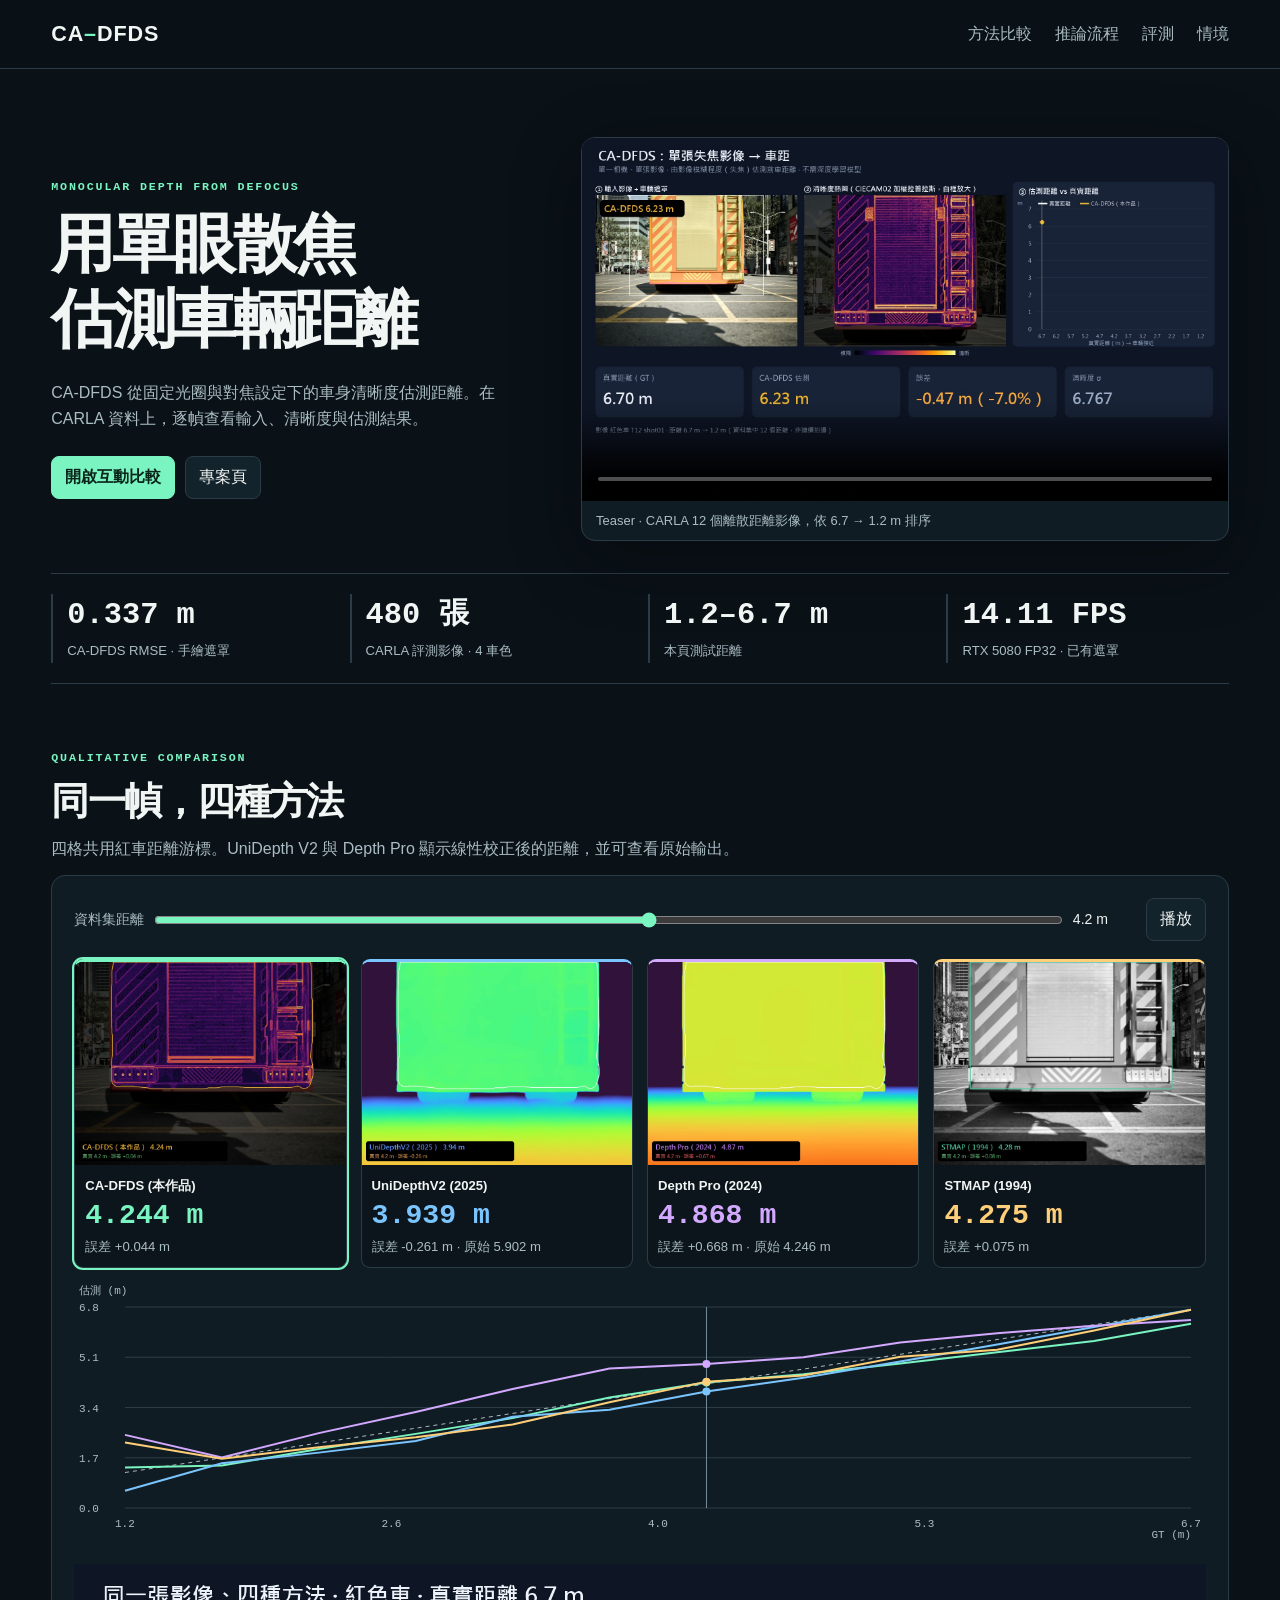
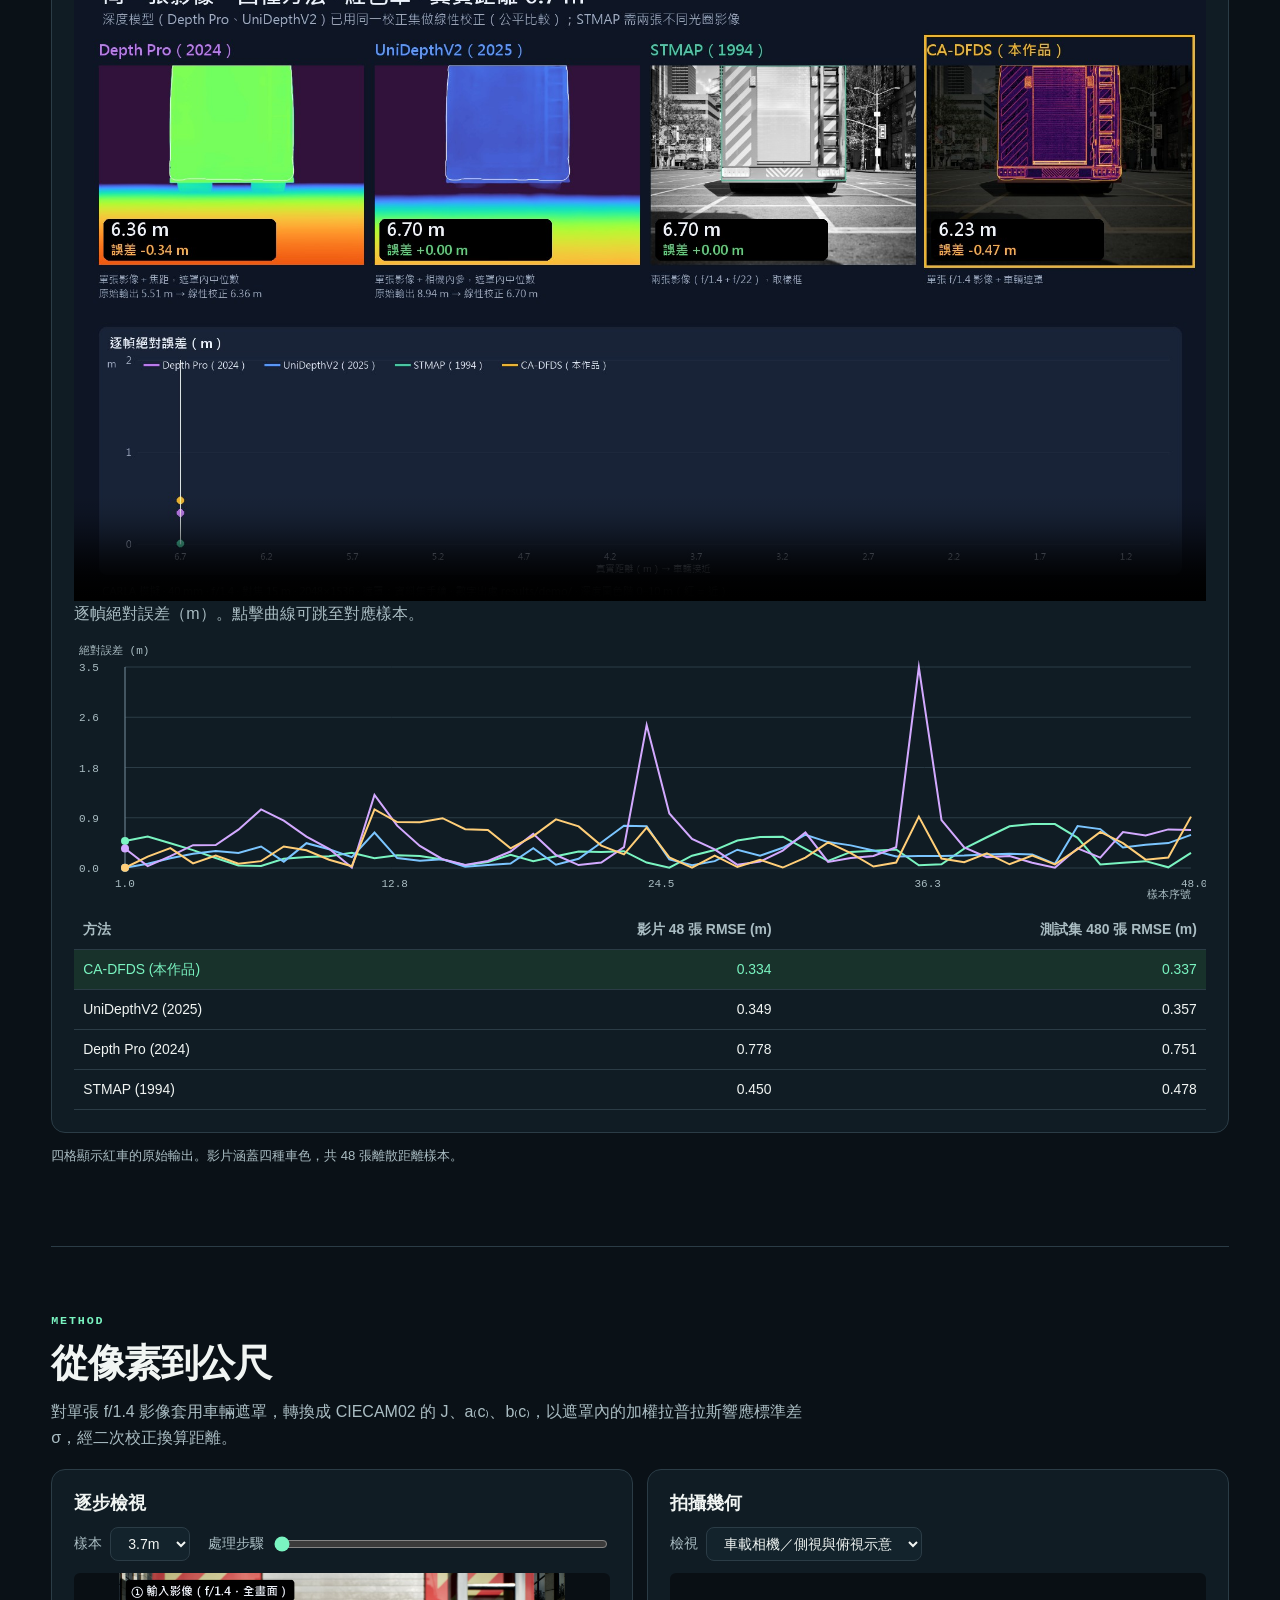
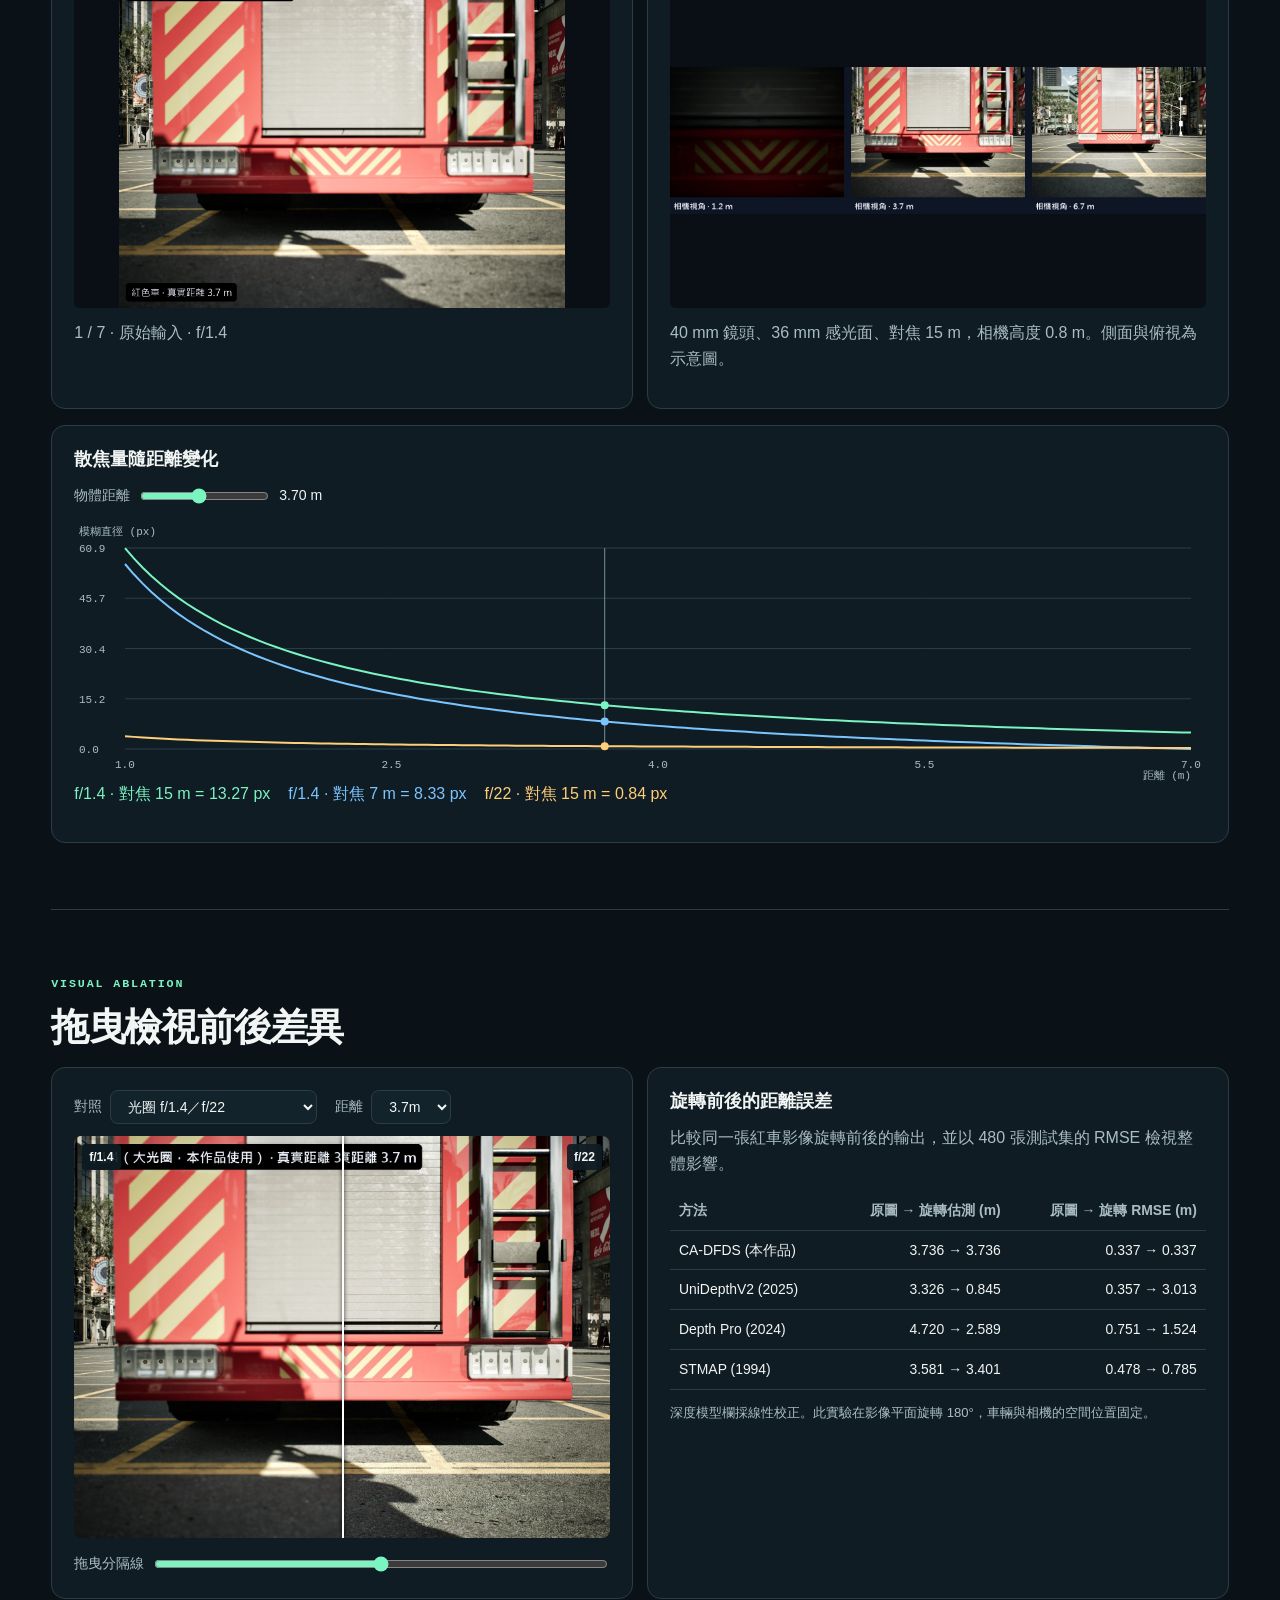
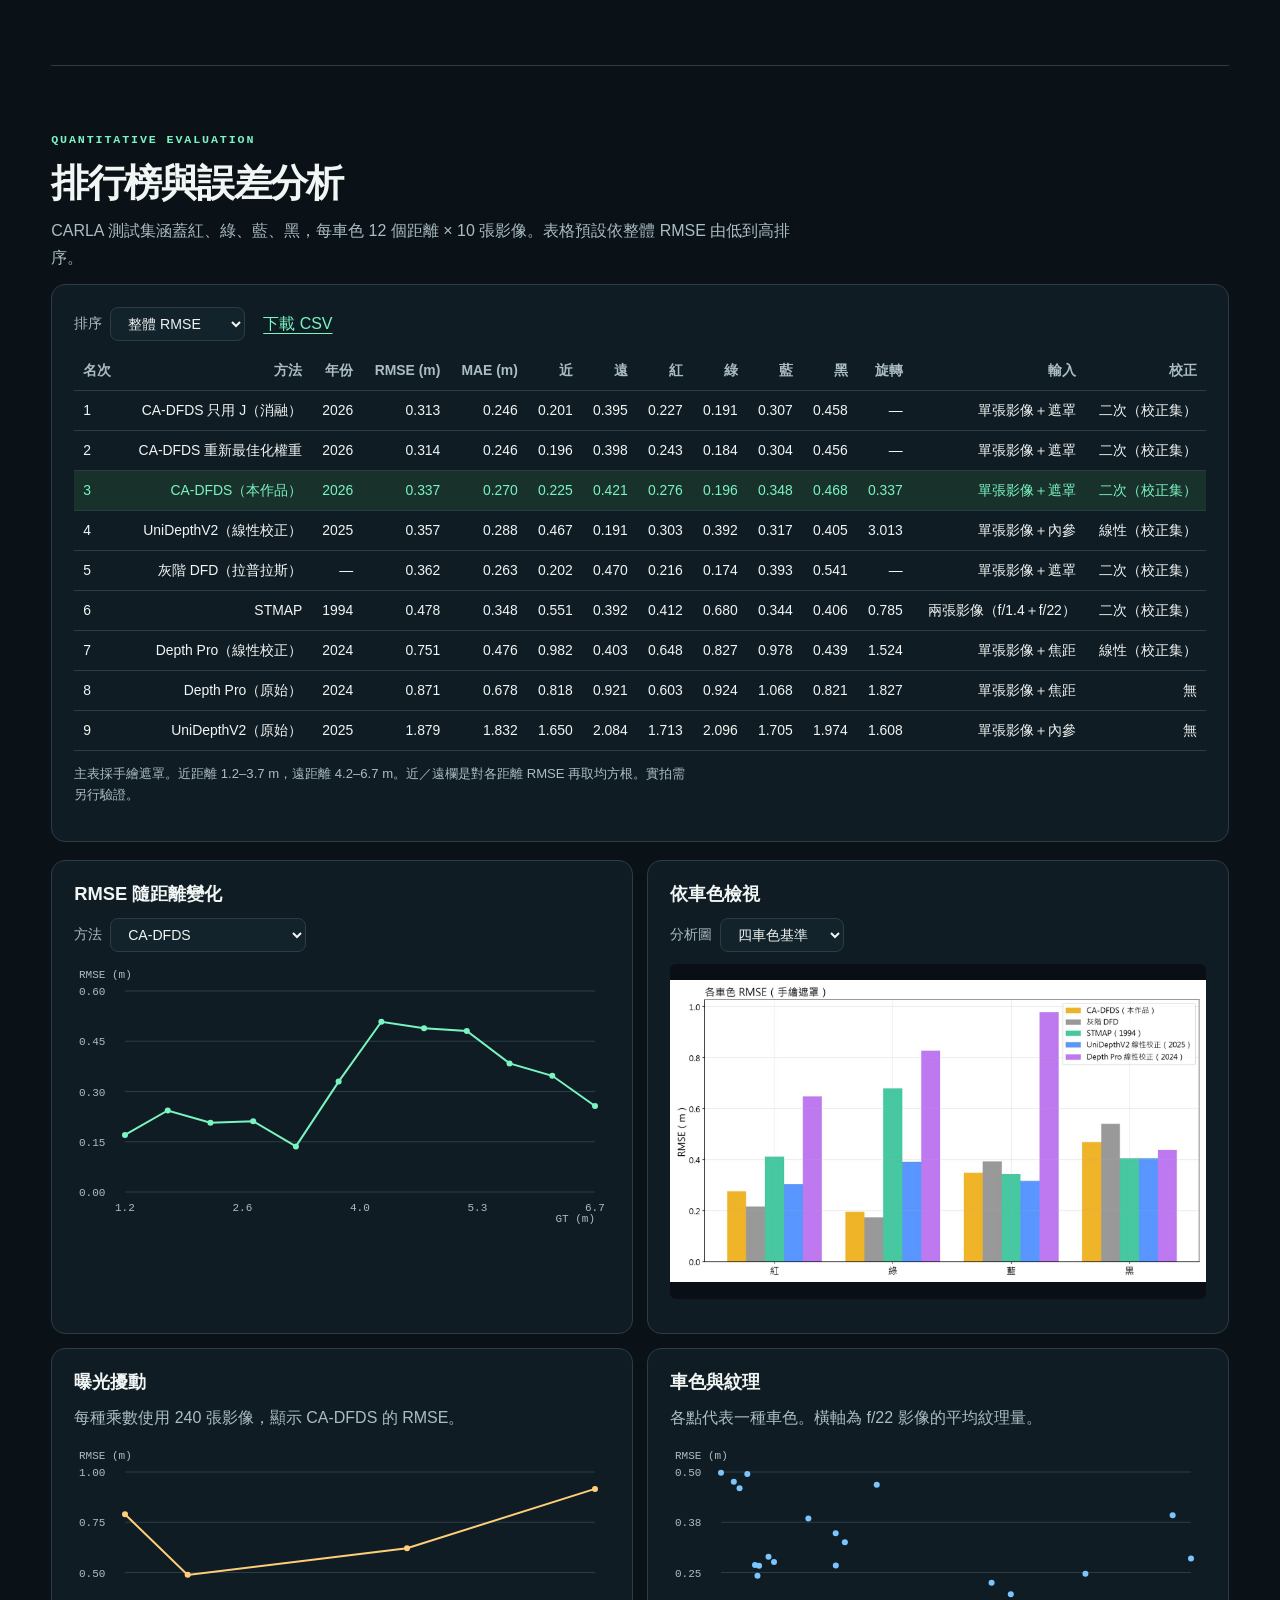
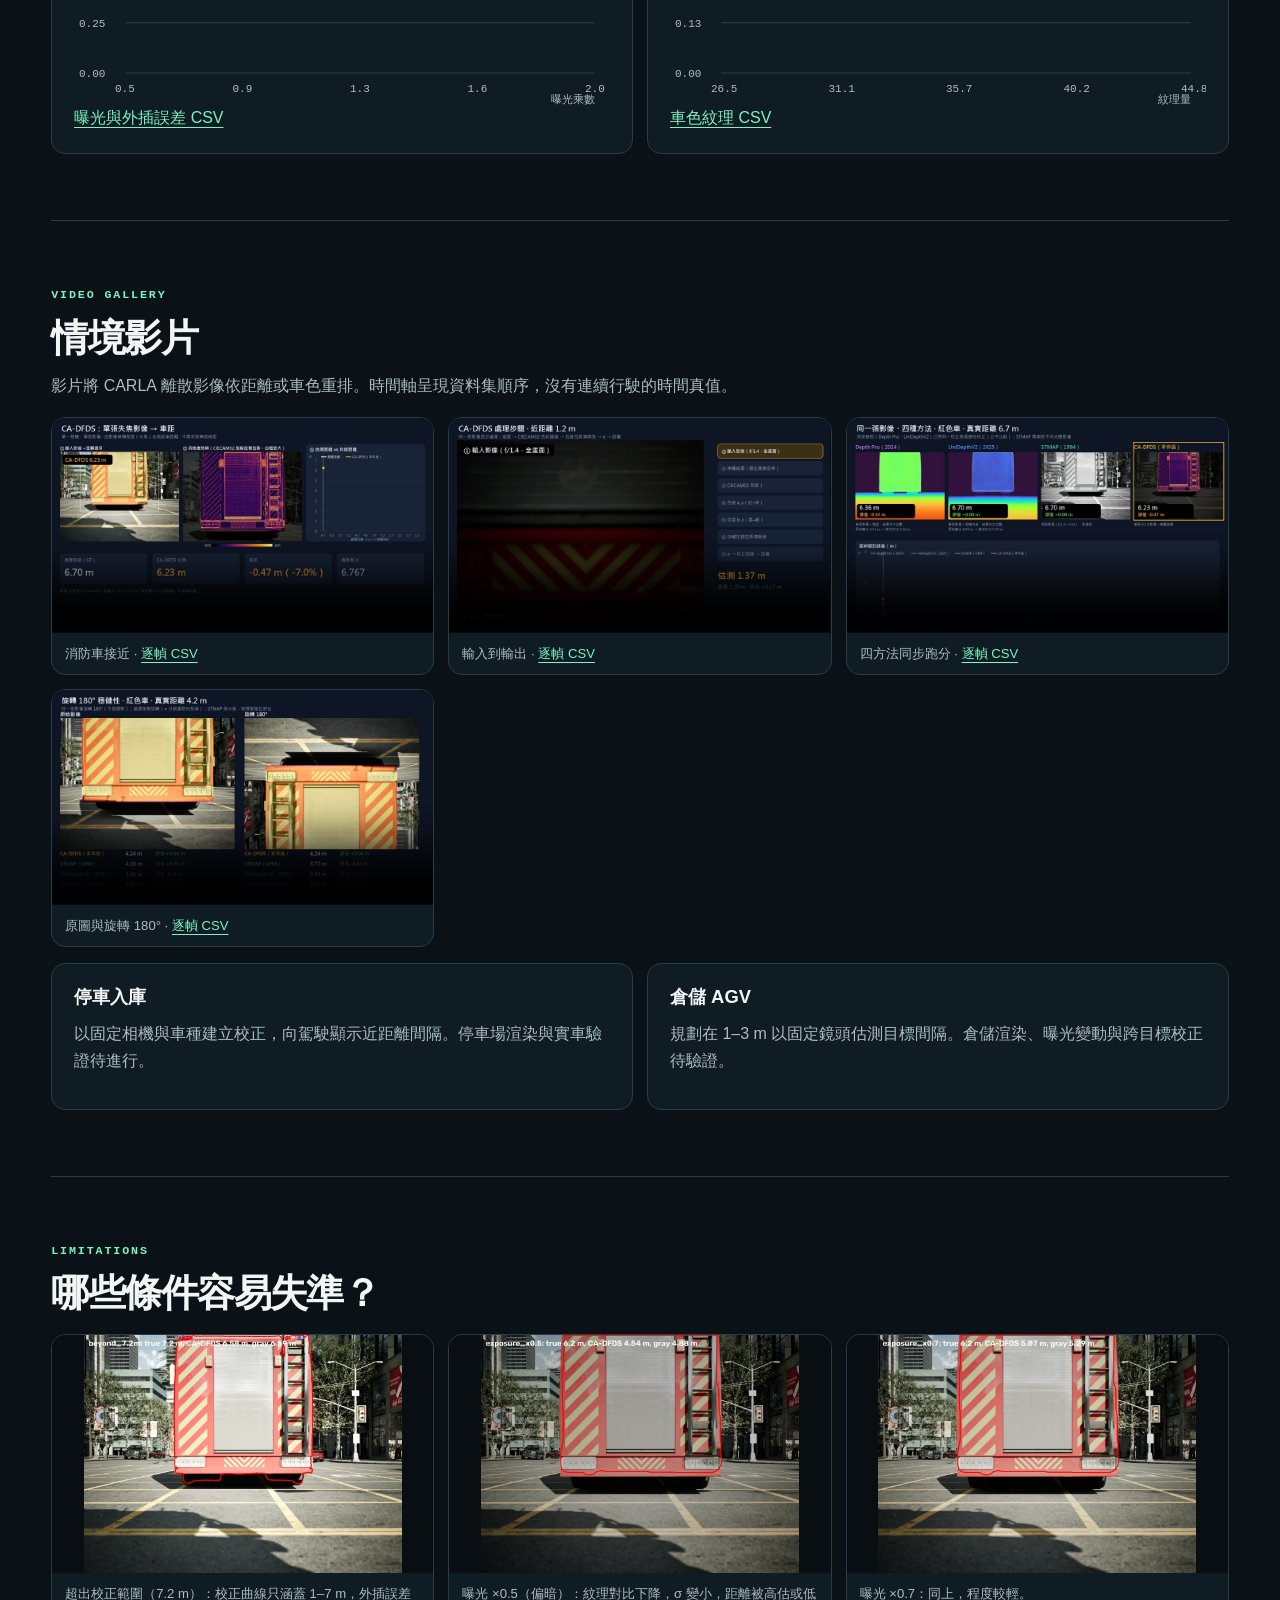
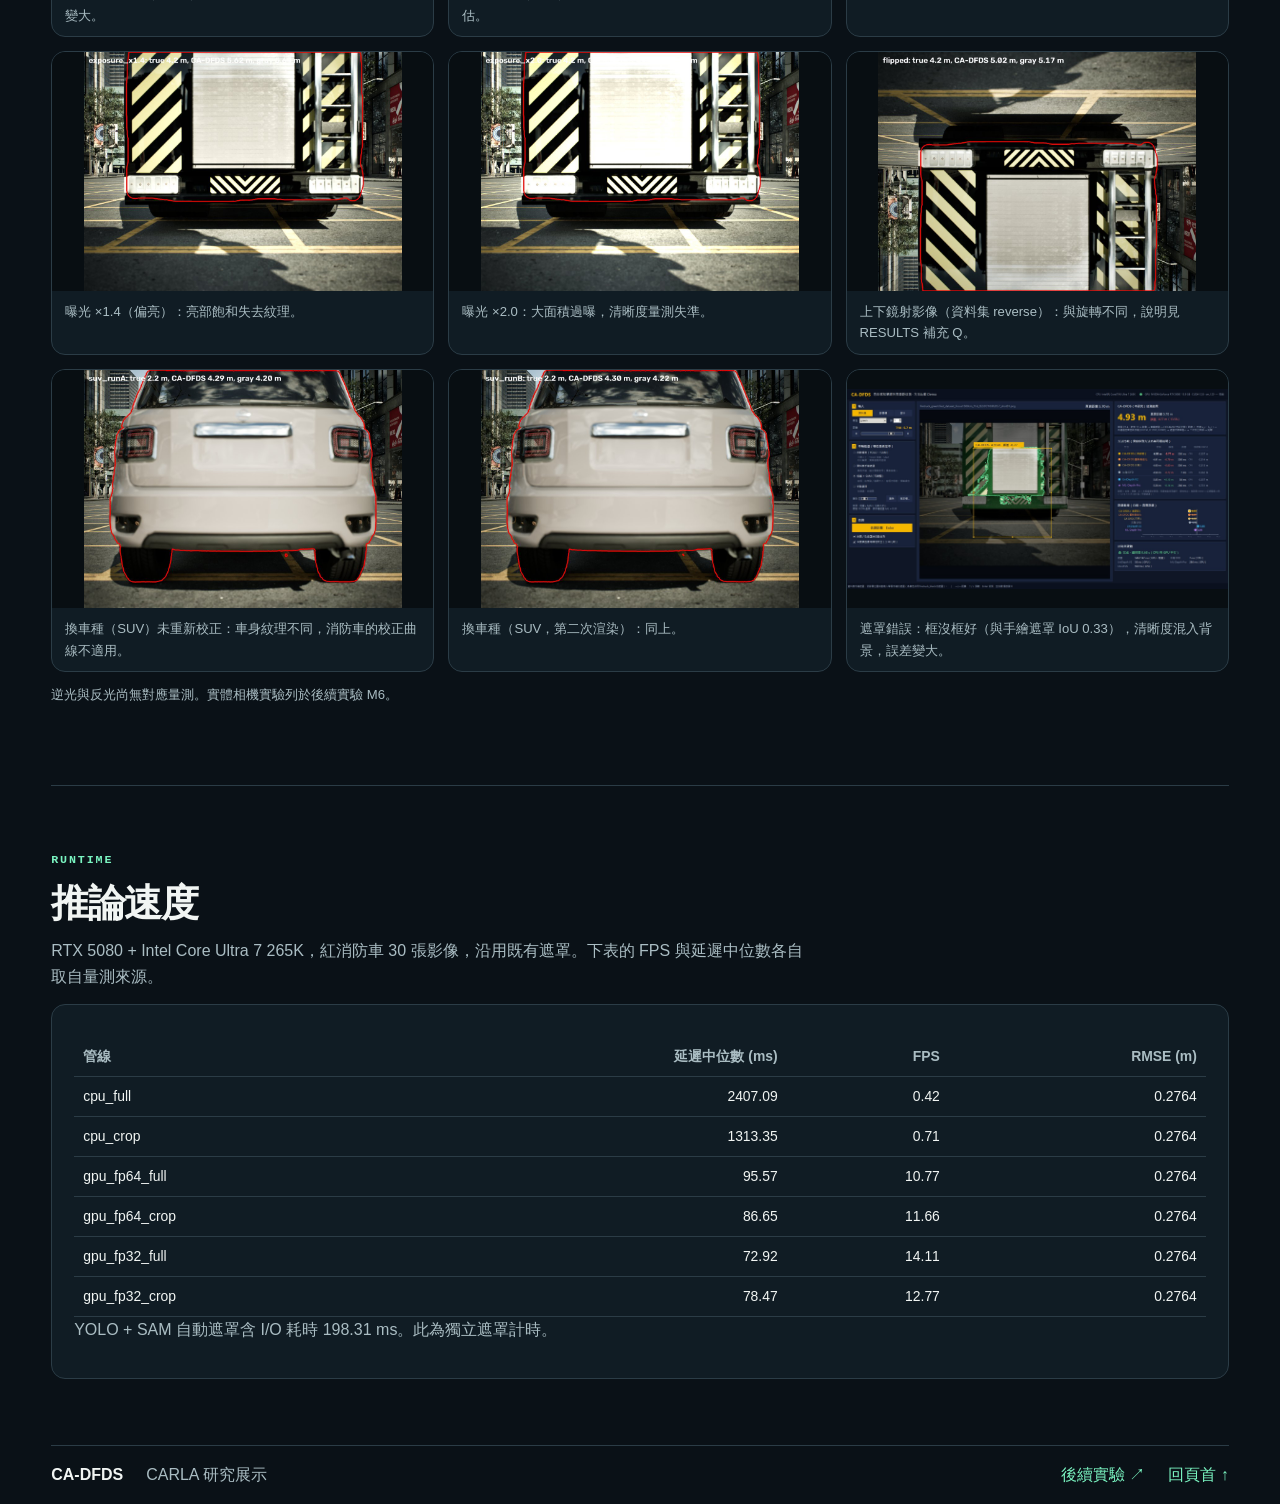
==== docs/demo/index.html @ b075b922 "demo: publish interactive CARLA method comparison and results" ====
<!doctype html>
<html lang="zh-Hant">
<head>
  <meta charset="utf-8">
  <meta name="viewport" content="width=device-width, initial-scale=1">
  <meta name="description" content="CA-DFDS 單眼散焦測距的 CARLA 互動展示與實驗比較">
  <title>CA-DFDS — 單眼散焦測距</title>
  <link rel="stylesheet" href="./style.css">
  <script src="./demo.js" defer></script>
</head>
<body>
<header><nav aria-label="頁面導覽">
  <a class="brand" href="#top">CA<span>–</span>DFDS</a>
  <div><a href="#compare">方法比較</a><a href="#method">推論流程</a><a href="#benchmark">評測</a><a href="#gallery">情境</a></div>
</nav></header>
<main id="top">
  <section class="hero">
    <div class="hero-copy">
      <p class="eyebrow">MONOCULAR DEPTH FROM DEFOCUS</p>
      <h1>用單眼散焦<br>估測車輛距離</h1>
      <p>CA-DFDS 從固定光圈與對焦設定下的車身清晰度估測距離。在 CARLA 資料上，逐幀查看輸入、清晰度與估測結果。</p>
      <div class="actions"><a class="button primary" href="#compare">開啟互動比較</a><a class="button" href="../">專案頁</a></div>
    </div>
    <div class="hero-media">
      <video controls playsinline preload="metadata" poster="../assets/demo/C-A1_teaser/poster.jpg" src="../assets/demo/C-A1_teaser/video.mp4" aria-label="CA-DFDS Teaser"></video>
      <p>Teaser · CARLA 12 個離散距離影像，依 6.7 → 1.2 m 排序</p>
    </div>
  </section>
  <div class="metrics" aria-label="實驗概覽">
    <div><strong>0.337 m</strong><span>CA-DFDS RMSE · 手繪遮罩</span></div>
    <div><strong>480 張</strong><span>CARLA 評測影像 · 4 車色</span></div>
    <div><strong>1.2–6.7 m</strong><span>本頁測試距離</span></div>
    <div><strong>14.11 FPS</strong><span>RTX 5080 FP32 · 已有遮罩</span></div>
  </div>
  <p id="load-status" role="status"></p>
  <section id="compare">
    <p class="eyebrow">QUALITATIVE COMPARISON</p><h2>同一幀，四種方法</h2>
    <p>四格共用紅車距離游標。UniDepth V2 與 Depth Pro 顯示線性校正後的距離，並可查看原始輸出。</p>
    <div class="workbench">
      <div class="controls">
        <label class="stretch">資料集距離 <input id="frame" type="range" min="0" max="11" value="6"><output id="frame-value"></output></label>
        <button id="play">播放</button>
      </div>
      <div class="grid four" id="method-cards"></div>
      <canvas id="compare-chart" role="img" aria-label="各方法估測距離與真值曲線"></canvas>
      <video id="comparison-video" controls playsinline preload="metadata" src="../assets/demo/C-E1_method_compare/video.mp4" poster="../assets/demo/C-E1_method_compare/poster.jpg"></video>
      <p>逐幀絕對誤差（m）。點擊曲線可跳至對應樣本。</p>
      <canvas id="video-chart" role="img" aria-label="影片逐幀絕對誤差"></canvas>
      <div class="table-scroll"><table id="rmse"></table></div>
    </div>
    <p class="note">四格顯示紅車的原始輸出。影片涵蓋四種車色，共 48 張離散距離樣本。</p>
  </section>
  <section id="method">
    <p class="eyebrow">METHOD</p><h2>從像素到公尺</h2>
    <p>對單張 f/1.4 影像套用車輛遮罩，轉換成 CIECAM02 的 J、a₍c₎、b₍c₎，以遮罩內的加權拉普拉斯響應標準差 σ，經二次校正換算距離。</p>
    <div class="grid two">
      <article class="card">
        <h3>逐步檢視</h3>
        <div class="controls"><label>樣本 <select id="step-distance"><option>1.2m</option><option selected>3.7m</option><option>6.7m</option></select></label><label class="stretch">處理步驟 <input id="step" type="range" min="0" max="6" value="0"></label></div>
        <img id="step-image" alt="推論中間結果">
        <p id="step-text" aria-live="polite"></p>
      </article>
      <article class="card">
        <h3>拍攝幾何</h3>
        <label>檢視 <select id="view"><option value="camera_views.jpg">車載相機／側視與俯視示意</option><option value="camera_setup.jpg">鏡頭與距離設定</option></select></label>
        <img id="camera-image" src="../assets/demo/C-B1_camera_setup/camera_views.jpg" alt="CARLA 拍攝視角">
        <p>40 mm 鏡頭、36 mm 感光面、對焦 15 m，相機高度 0.8 m。側面與俯視為示意圖。</p>
      </article>
    </div>
    <div class="card optics">
      <h3>散焦量隨距離變化</h3>
      <label>物體距離 <input id="optics" type="range" min="1" max="7" step="0.05" value="3.7"><output id="optics-value"></output></label>
      <canvas id="optics-chart" role="img" aria-label="薄透鏡模型的模糊直徑曲線"></canvas>
      <p id="optics-readout"></p>
    </div>
  </section>
  <section id="ablation">
    <p class="eyebrow">VISUAL ABLATION</p><h2>拖曳檢視前後差異</h2>
    <div class="grid two">
      <article class="card">
        <div class="controls"><label>對照 <select id="pair-kind"><option value="aperture">光圈 f/1.4／f/22</option><option value="rotation">原圖／旋轉 180°</option><option value="color">灰階／CIECAM02 清晰度</option></select></label><label>距離 <select id="pair-distance"><option>1.2m</option><option selected>3.7m</option><option>6.7m</option></select></label></div>
        <div class="wipe" id="wipe"><img id="pair-right" alt="右側對照影像"><img id="pair-left" alt="左側對照影像"><span id="wipe-line"></span><div class="wipe-labels"><b id="left-label"></b><b id="right-label"></b></div></div>
        <label class="wipe-control">拖曳分隔線 <input id="split" type="range" min="0" max="100" value="50"></label>
      </article>
      <article class="card">
        <h3>旋轉前後的距離誤差</h3>
        <p>比較同一張紅車影像旋轉前後的輸出，並以 480 張測試集的 RMSE 檢視整體影響。</p>
        <div class="table-scroll"><table id="rotation-table"><thead><tr><th>方法</th><th>原圖 → 旋轉 估測 (m)</th><th>原圖 → 旋轉 RMSE (m)</th></tr></thead><tbody></tbody></table></div>
        <p class="note">深度模型欄採線性校正。此實驗在影像平面旋轉 180°，車輛與相機的空間位置固定。</p>
      </article>
    </div>
  </section>
  <section id="benchmark">
    <p class="eyebrow">QUANTITATIVE EVALUATION</p><h2>排行榜與誤差分析</h2>
    <p>CARLA 測試集涵蓋紅、綠、藍、黑，每車色 12 個距離 × 10 張影像。表格預設依整體 RMSE 由低到高排序。</p>
    <div class="card">
      <div class="controls"><label>排序 <select id="sort"><option value="rmse_m">整體 RMSE</option><option value="mae_m">整體 MAE</option><option value="rmse_near_1_2_to_3_7_m">近距離 RMSE</option><option value="rmse_far_4_2_to_6_7_m">遠距離 RMSE</option></select></label><a href="../assets/demo/C-H1_leaderboard/leaderboard.csv" download>下載 CSV</a></div>
      <div class="table-scroll"><table id="leaders"></table></div>
      <p class="note">主表採手繪遮罩。近距離 1.2–3.7 m，遠距離 4.2–6.7 m。近／遠欄是對各距離 RMSE 再取均方根。實拍需另行驗證。</p>
    </div>
    <div class="grid two analysis">
      <article class="card"><h3>RMSE 隨距離變化</h3><label>方法 <select id="error-method"></select></label><canvas id="error-chart" role="img" aria-label="所選方法依距離分組的 RMSE"></canvas></article>
      <article class="card"><h3>依車色檢視</h3><label>分析圖 <select id="analysis-select"><option value="error_by_color.jpg">四車色基準</option><option value="error_19colors.jpg">19 車色分析</option></select></label><a id="analysis-link" target="_blank" rel="noopener"><img id="analysis-image" alt="依車色分組的誤差分析圖"></a></article>
      <article class="card"><h3>曝光擾動</h3><p>每種乘數使用 240 張影像，顯示 CA-DFDS 的 RMSE。</p><canvas id="exposure-chart" role="img" aria-label="曝光乘數與 RMSE"></canvas><a href="exposure.csv" download>曝光與外插誤差 CSV</a></article>
      <article class="card"><h3>車色與紋理</h3><p>各點代表一種車色。橫軸為 f/22 影像的平均紋理量。</p><canvas id="texture-chart" role="img" aria-label="紋理量與 RMSE 散點圖"></canvas><a href="texture.csv" download>車色紋理 CSV</a></article>
    </div>
  </section>
  <section id="gallery">
    <p class="eyebrow">VIDEO GALLERY</p><h2>情境影片</h2>
    <p>影片將 CARLA 離散影像依距離或車色重排。時間軸呈現資料集順序，沒有連續行駛的時間真值。</p>
    <div class="grid three" id="videos"></div>
    <div class="grid two applications">
      <article class="card"><h3>停車入庫</h3><p>以固定相機與車種建立校正，向駕駛顯示近距離間隔。停車場渲染與實車驗證待進行。</p></article>
      <article class="card"><h3>倉儲 AGV</h3><p>規劃在 1–3 m 以固定鏡頭估測目標間隔。倉儲渲染、曝光變動與跨目標校正待驗證。</p></article>
    </div>
  </section>
  <section id="limits">
    <p class="eyebrow">LIMITATIONS</p><h2>哪些條件容易失準？</h2>
    <div class="grid three" id="failures"></div>
    <p class="note">逆光與反光尚無對應量測。實體相機實驗列於後續實驗 M6。</p>
  </section>
  <section id="speed">
    <p class="eyebrow">RUNTIME</p><h2>推論速度</h2>
    <p>RTX 5080 + Intel Core Ultra 7 265K，紅消防車 30 張影像，沿用既有遮罩。下表的 FPS 與延遲中位數各自取自量測來源。</p>
    <div class="card"><div class="table-scroll"><table id="timing"></table></div><p id="mask-timing"></p></div>
  </section>
</main>
<footer><div><strong>CA-DFDS</strong> <span>CARLA 研究展示</span></div><div><a href="https://github.com/DreamerForJay/CA-DFDS-finals/blob/main/docs/NEXT_EXPERIMENTS.md">後續實驗 ↗</a><a href="#top">回頁首 ↑</a></div></footer>
</body>
</html>
---- docs/demo/style.css ----
:root{color-scheme:dark;--bg:#0a1117;--panel:#101c24;--line:#2b3c46;--ink:#f1f5f3;--muted:#aabdc3;--accent:#7af4c1;--sun:#ffce78}
*{box-sizing:border-box}
html{scroll-behavior:smooth}
body{margin:0;background:var(--bg);color:var(--ink);font:16px/1.65 "Segoe UI","Microsoft JhengHei",sans-serif}
header{position:sticky;top:0;z-index:5;background:#0a1117ee;border-bottom:1px solid var(--line);backdrop-filter:blur(12px)}
nav,main,footer{max-width:1320px;margin:auto;padding-inline:clamp(18px,4vw,58px)}
nav,footer{display:flex;align-items:center;justify-content:space-between;gap:16px;flex-wrap:wrap;padding-block:16px}
nav div,footer div,.actions{display:flex;flex-wrap:wrap;gap:12px 23px;align-items:center}
a{color:var(--accent);text-underline-offset:4px}
nav a,footer a,.button{text-decoration:none}
nav a:not(.brand),footer span{color:var(--muted)}
.brand{font-size:1.35rem;font-weight:800;letter-spacing:.04em;color:var(--ink)}
.brand span,.eyebrow{color:var(--accent)}
section{padding:66px 0;border-bottom:1px solid var(--line);scroll-margin-top:90px}
.hero{display:grid;grid-template-columns:.85fr 1.15fr;align-items:center;gap:clamp(22px,4vw,66px);padding-block:68px 32px;border:0}
h1,h2,h3,p{margin:0 0 13px}
h1,h2,h3{line-height:1.18}
h1{font-size:clamp(2.65rem,5vw,5rem);letter-spacing:-.055em;margin-bottom:22px}
h2{font-size:clamp(1.9rem,3vw,3.1rem);letter-spacing:-.04em}
h3{font-size:1.15rem}
p{color:var(--muted);max-width:85ch}
.eyebrow{font:700 .73rem/1.5 ui-monospace,monospace;letter-spacing:.16em;margin-bottom:10px}
.actions{margin-top:24px;gap:10px}
button,.button,select{font:inherit;color:var(--ink);border:1px solid var(--line);background:#13232c;border-radius:8px;padding:7px 13px}
button,.button,select,input[type=range]{cursor:pointer}
button:disabled{opacity:.55;cursor:wait}
.primary{color:#09241a;background:var(--accent);border-color:var(--accent);font-weight:700}
:focus-visible{outline:2px solid var(--sun);outline-offset:4px}
.hero-media,.card,.workbench{border:1px solid var(--line);border-radius:14px;background:var(--panel);min-width:0}
.hero-media{overflow:hidden;box-shadow:0 18px 70px #0005}
.hero-media p{margin:0;padding:9px 14px;font-size:.81rem}
video,img{display:block;width:100%;height:auto}
video{background:#060b0f;aspect-ratio:16/9}
.metrics{display:grid;grid-template-columns:repeat(4,1fr);border-block:1px solid var(--line);padding-block:20px;gap:16px}
.metrics div{border-inline-start:2px solid var(--line);padding-inline-start:14px}
.metrics strong{display:block;font:650 clamp(1.08rem,2.4vw,1.9rem)/1.4 ui-monospace,monospace}
.metrics span,.note,figcaption,small{font-size:.82rem;color:var(--muted)}
.grid{display:grid;gap:14px;margin-top:18px}
.two{grid-template-columns:repeat(2,minmax(0,1fr))}
.three{grid-template-columns:repeat(3,minmax(0,1fr))}
.four{grid-template-columns:repeat(4,minmax(0,1fr))}
.card,.workbench{padding:clamp(12px,2vw,22px)}
.controls{display:flex;gap:12px 18px;align-items:center;flex-wrap:wrap}
label{display:inline-flex;align-items:center;gap:8px;color:var(--muted);font-size:.88rem}
.stretch{flex:1 1 240px}
input[type=range]{accent-color:var(--accent);min-width:65px}
.stretch input,.wipe-control input{flex:1}
output{min-width:55px;font-variant-numeric:tabular-nums;color:var(--ink)}
figure{margin:0;overflow:hidden}
.method-panel{border:1px solid var(--line);border-top:3px solid var(--method);border-radius:9px;background:#0c151b}
.method-panel img{aspect-ratio:4/3;object-fit:contain;background:#080e12}
.method-panel figcaption{padding:10px}
.method-panel b,.method-panel strong{display:block;color:var(--ink)}
.method-panel strong{font:700 clamp(1.2rem,2.2vw,1.8rem)/1.4 ui-monospace,monospace;color:var(--method)}
canvas{display:block;width:100%;height:260px;margin-block:12px 0}
.note{margin-top:12px}
#step-image,#camera-image,#analysis-image{margin-block:12px;border-radius:6px;background:#090f14;object-fit:contain;aspect-ratio:16/10}
.optics,.applications{margin-top:16px}
.wipe{position:relative;overflow:hidden;border-radius:8px;background:#090f14;margin-block:12px;touch-action:pan-y;cursor:ew-resize;aspect-ratio:4/3}
.wipe img{position:absolute;width:100%;height:100%;object-fit:contain}
#wipe-line{position:absolute;width:2px;height:100%;background:white;box-shadow:0 0 4px #000}
.wipe-labels{position:absolute;inset:8px 8px auto;display:flex;justify-content:space-between;pointer-events:none}
.wipe-labels b{background:#101c24ed;border-radius:4px;padding:3px 7px;font-size:.76rem}
.wipe-control{width:100%}
.table-scroll{overflow:auto;margin-top:10px}
table{border-collapse:collapse;width:100%;font-size:.87rem;font-variant-numeric:tabular-nums}
td,th{border-bottom:1px solid var(--line);text-align:right;padding:8px 9px;white-space:nowrap}
td:first-child,th:first-child{text-align:left}
th{color:var(--muted);font-weight:600}
tr.ours{background:#18322b;color:var(--accent)}
.media-card{padding:0;overflow:hidden}
.media-card figcaption{padding:10px 13px}
.media-card img{aspect-ratio:16/10;object-fit:contain;background:#080e12}
#load-status:empty,#live-result:empty{display:none}
#live-result{margin-top:12px;border-top:1px solid var(--line);padding-top:10px}
@media(max-width:850px){.hero{grid-template-columns:1fr;padding-top:42px}.four,.three{grid-template-columns:repeat(2,minmax(0,1fr))}}
@media(max-width:560px){.two{grid-template-columns:1fr}.metrics{grid-template-columns:repeat(2,1fr)}section{padding-block:44px}nav{gap:5px}nav div{gap:10px}nav div a{font-size:.8rem}.three{grid-template-columns:1fr}}
@media(prefers-reduced-motion:reduce){html{scroll-behavior:auto}}

.method-panel.ours { outline: 2px solid var(--method); }
#comparison-video { margin-top: 1.5rem; width: 100%; }
#video-chart { cursor: crosshair; }
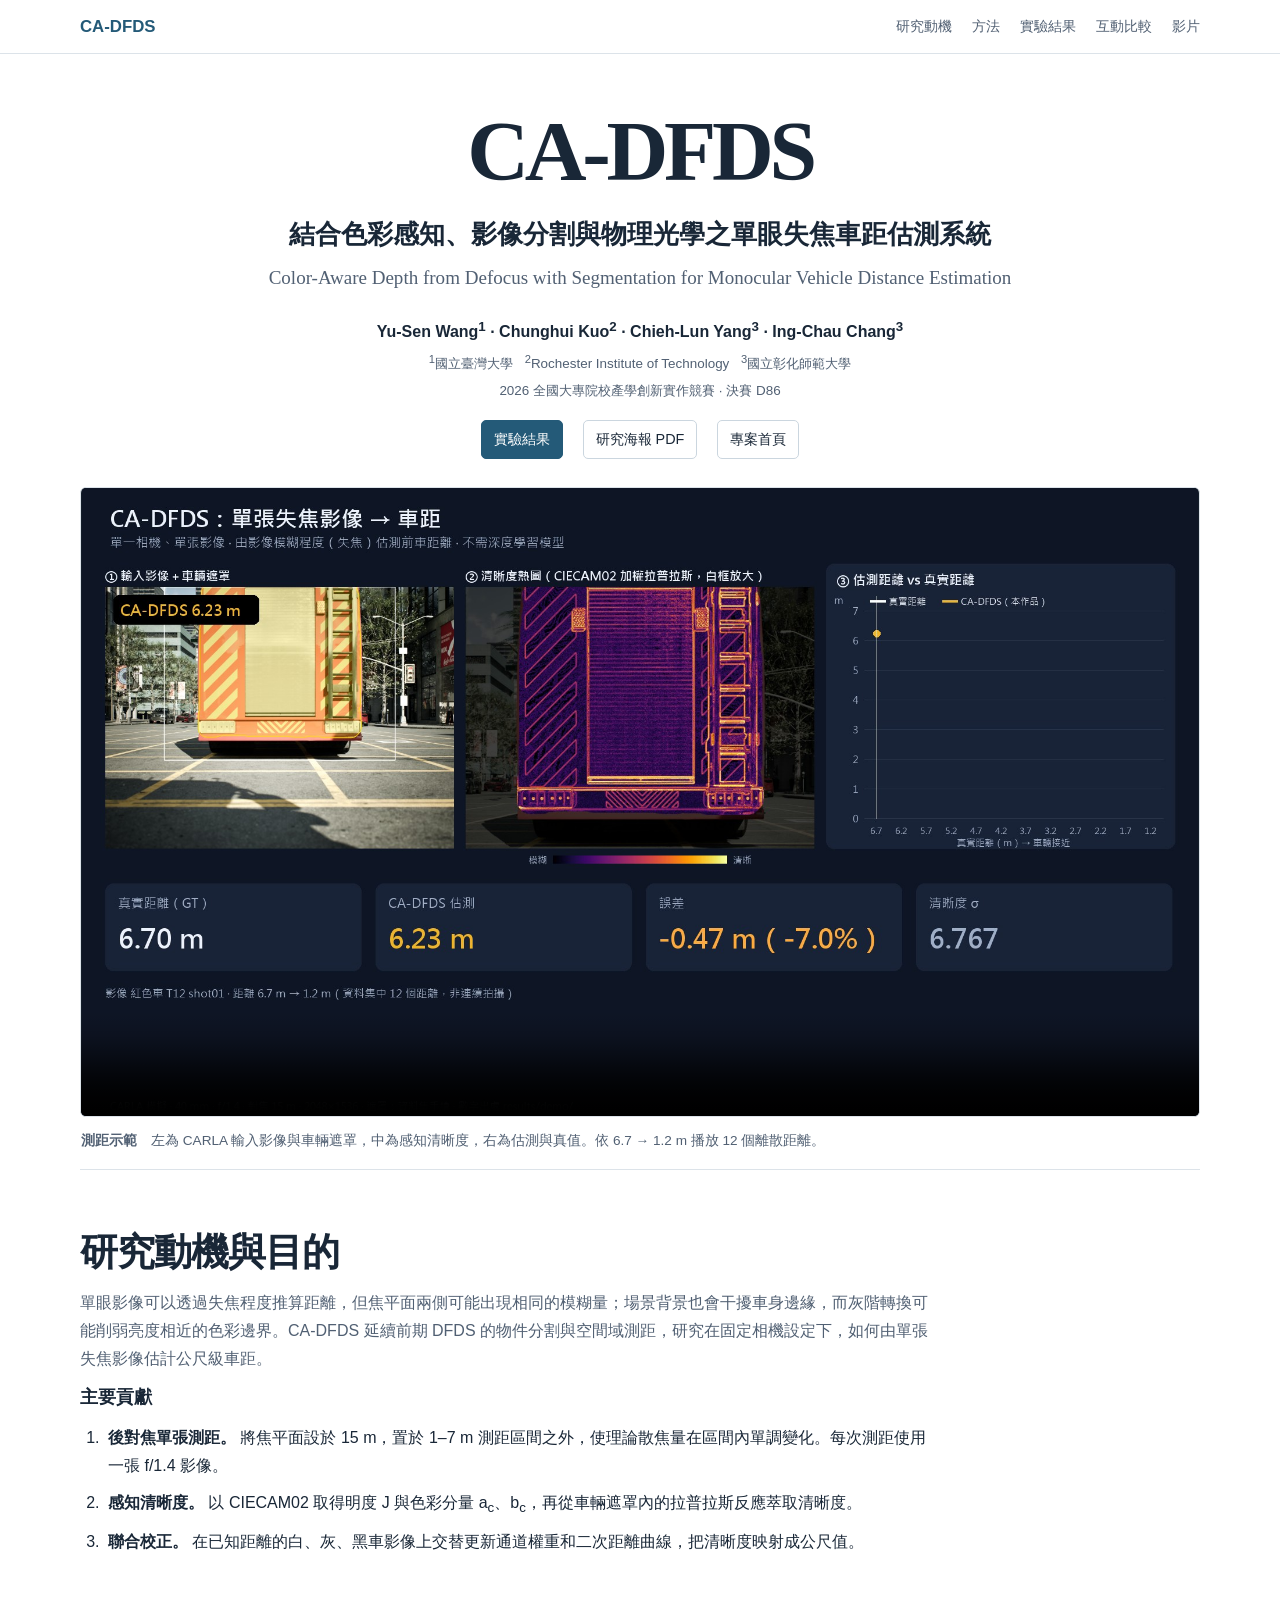
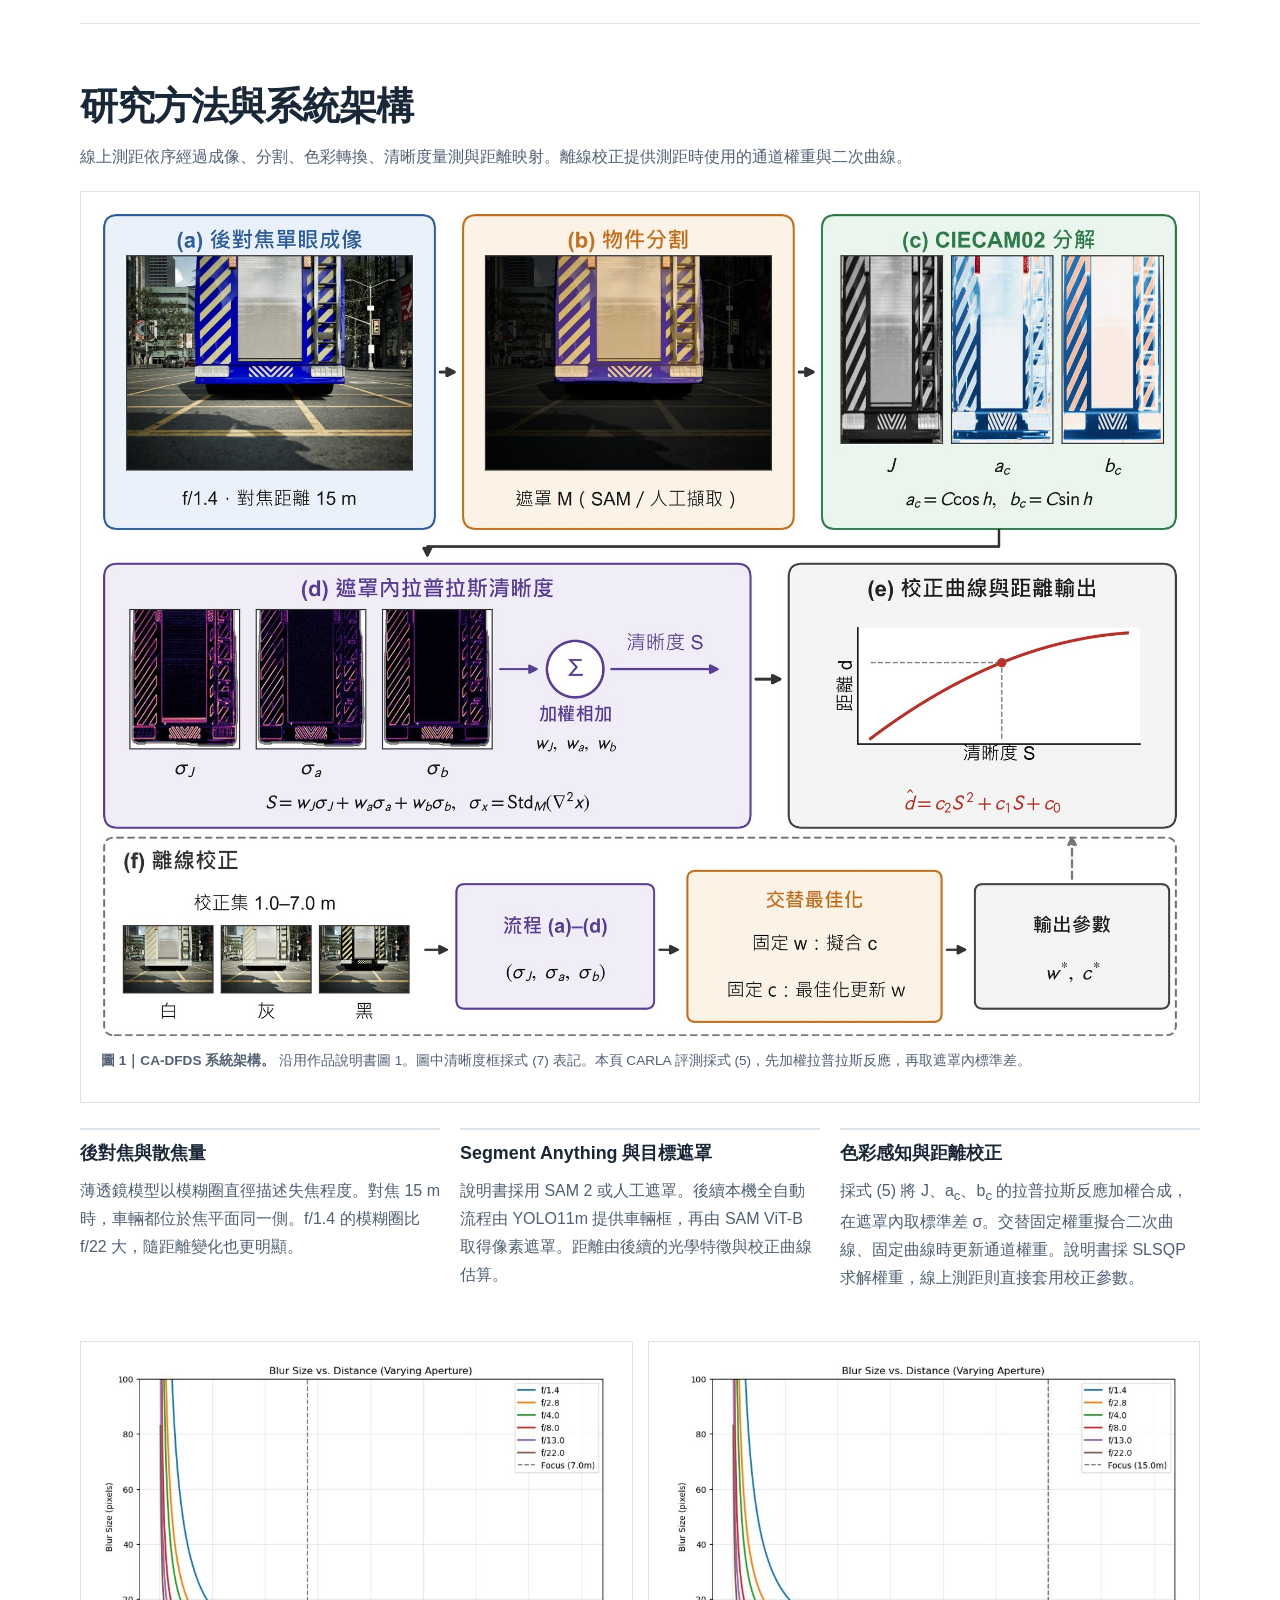
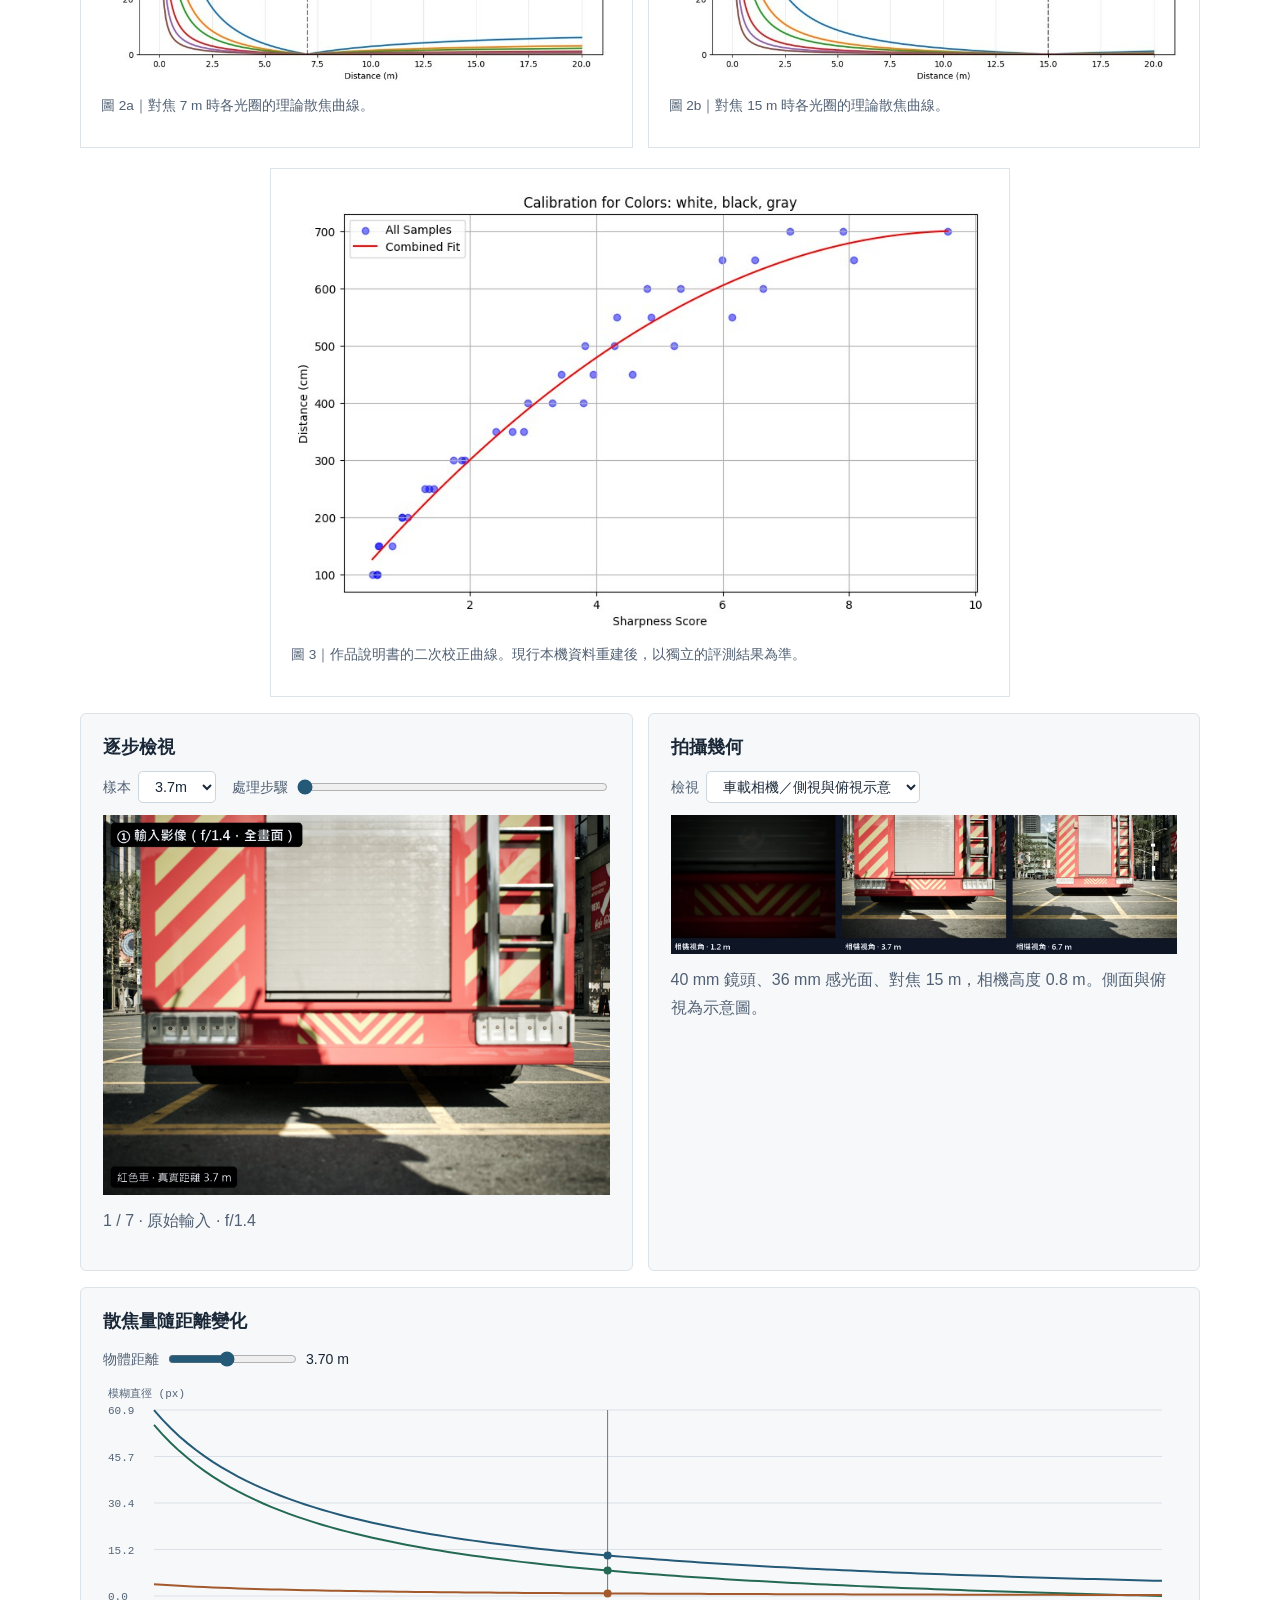
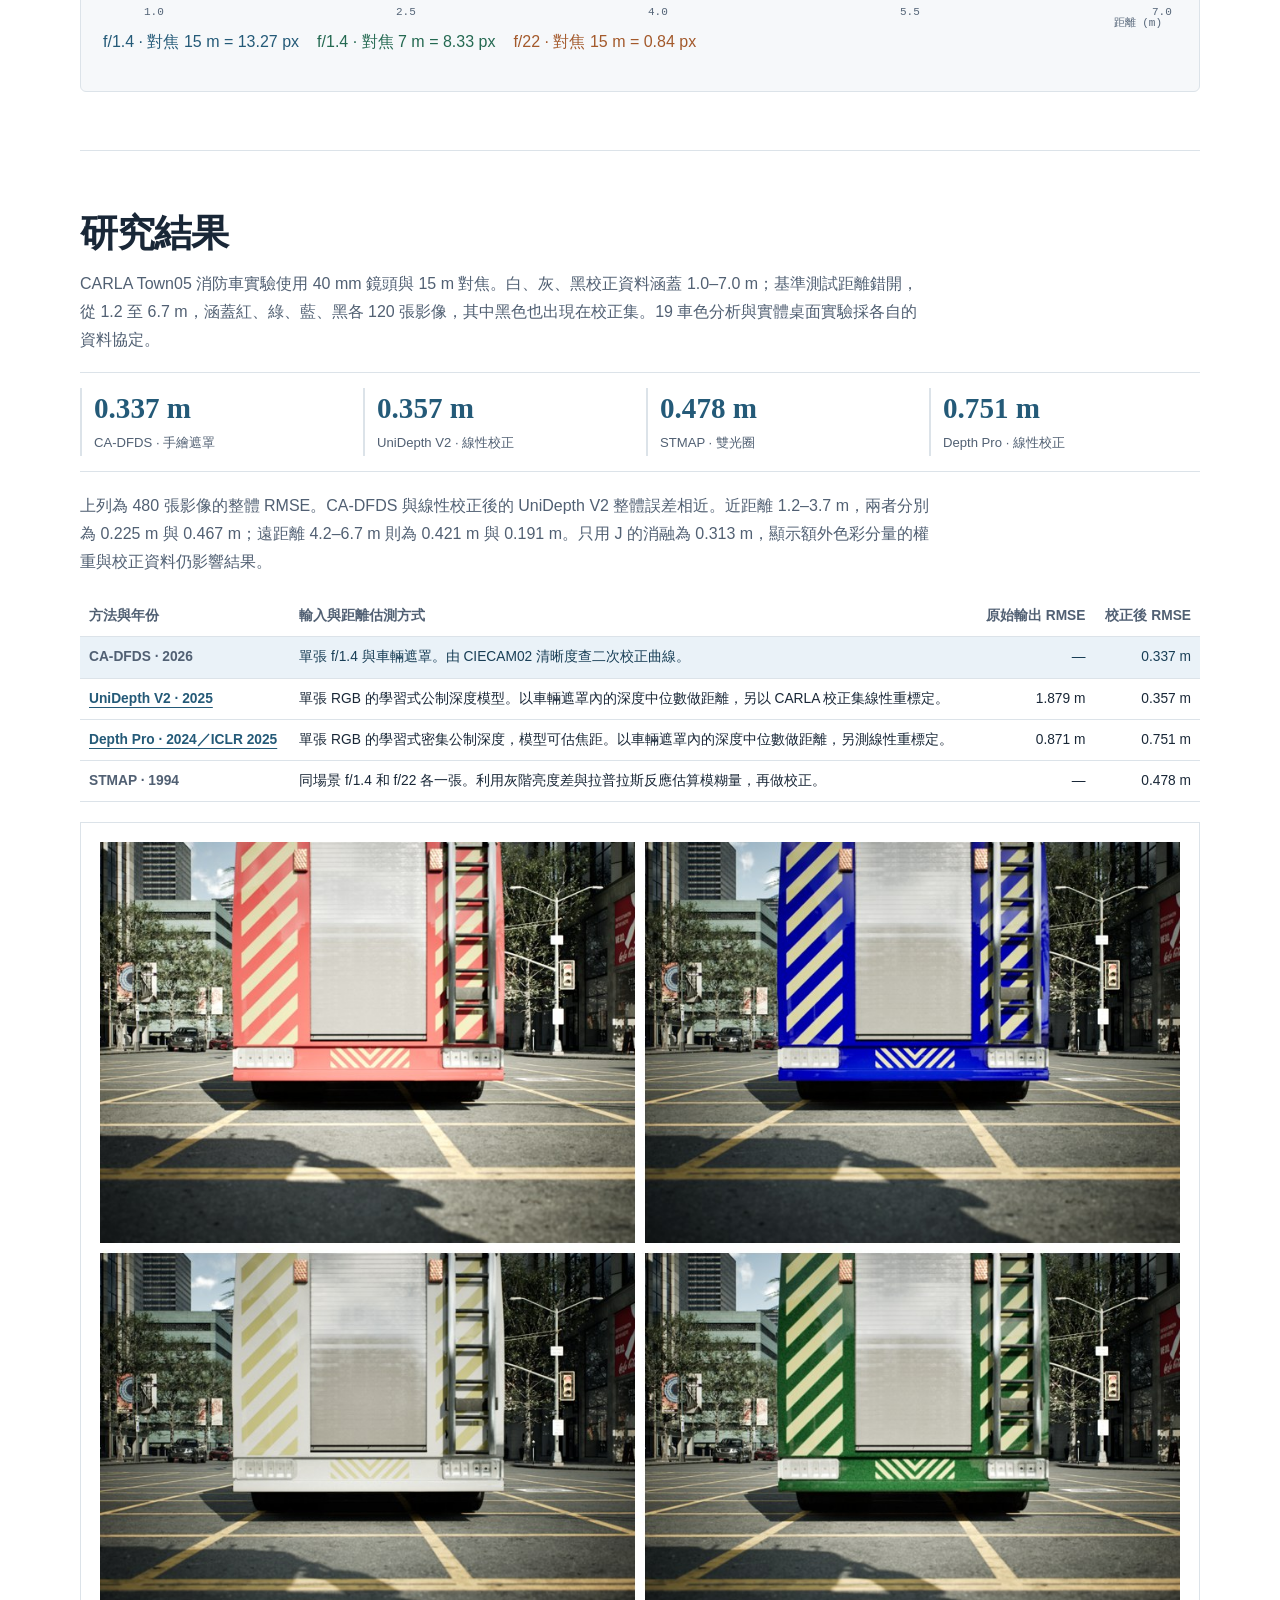
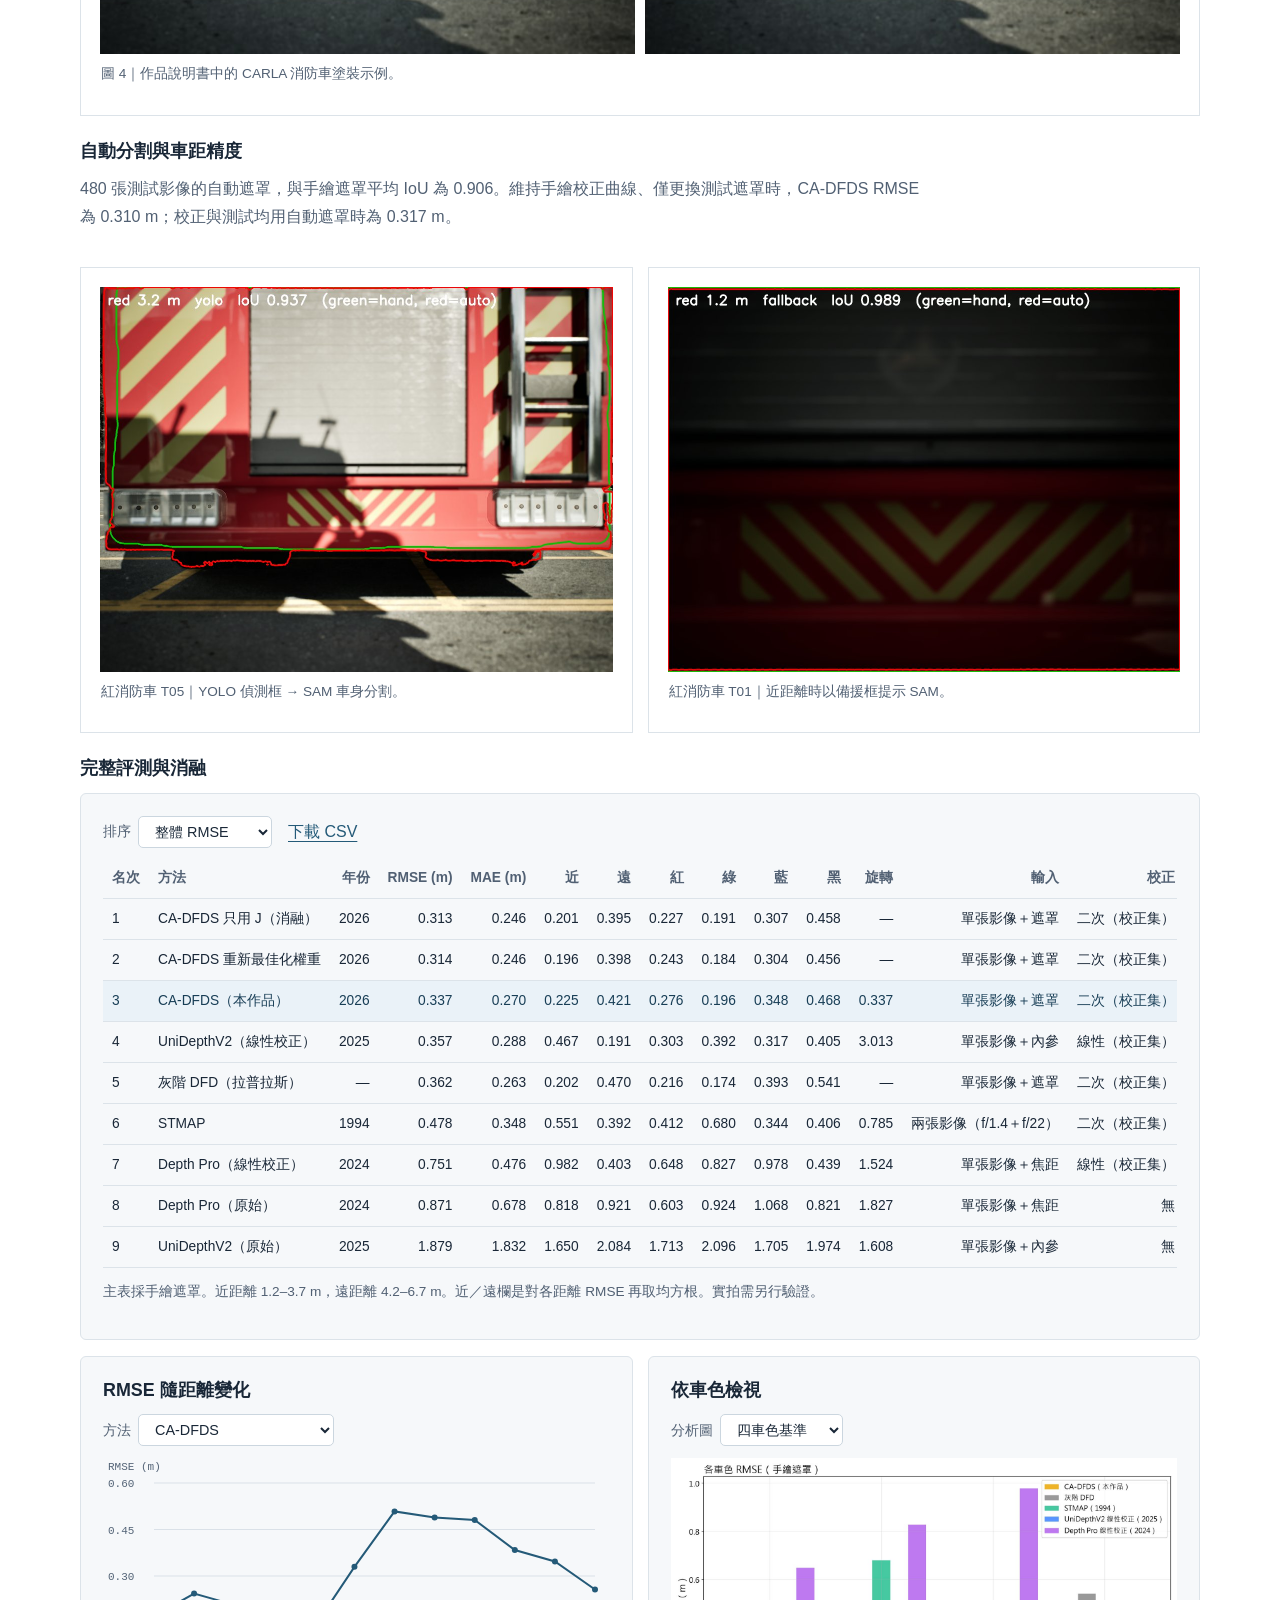
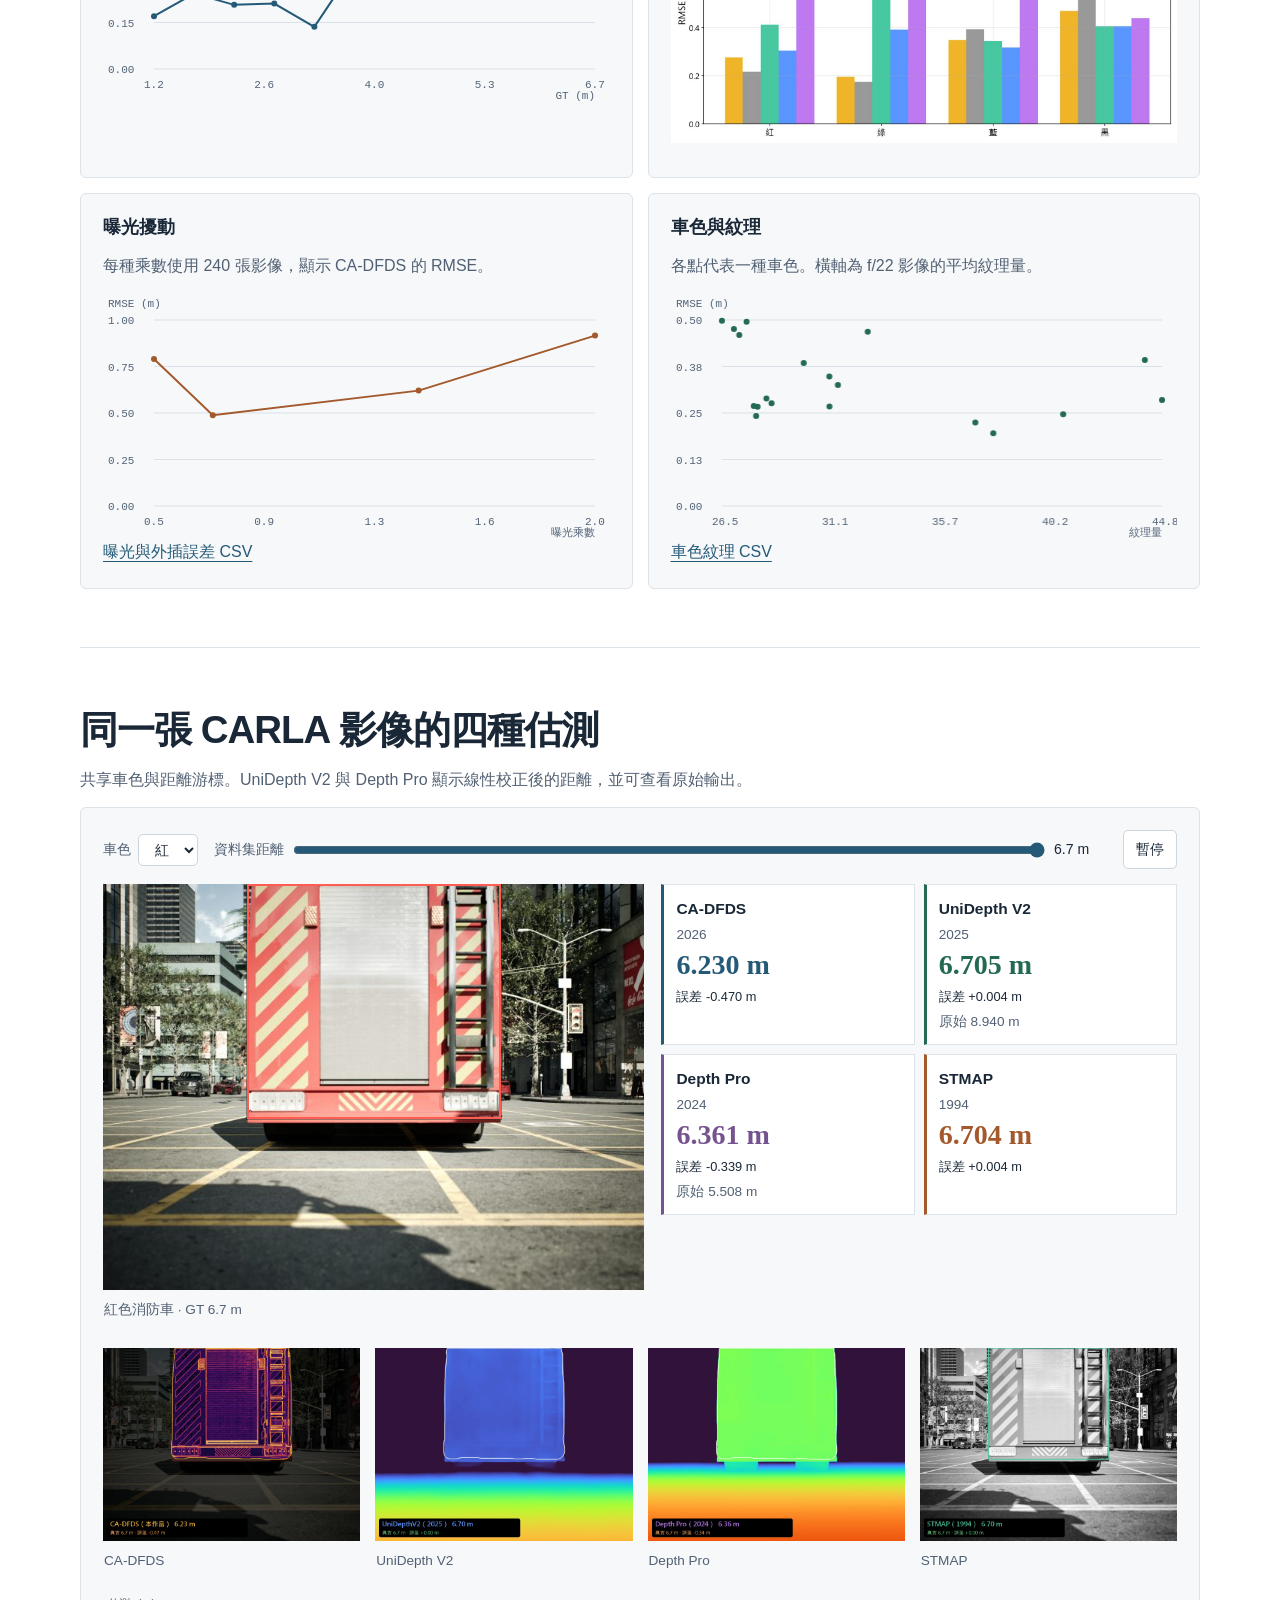
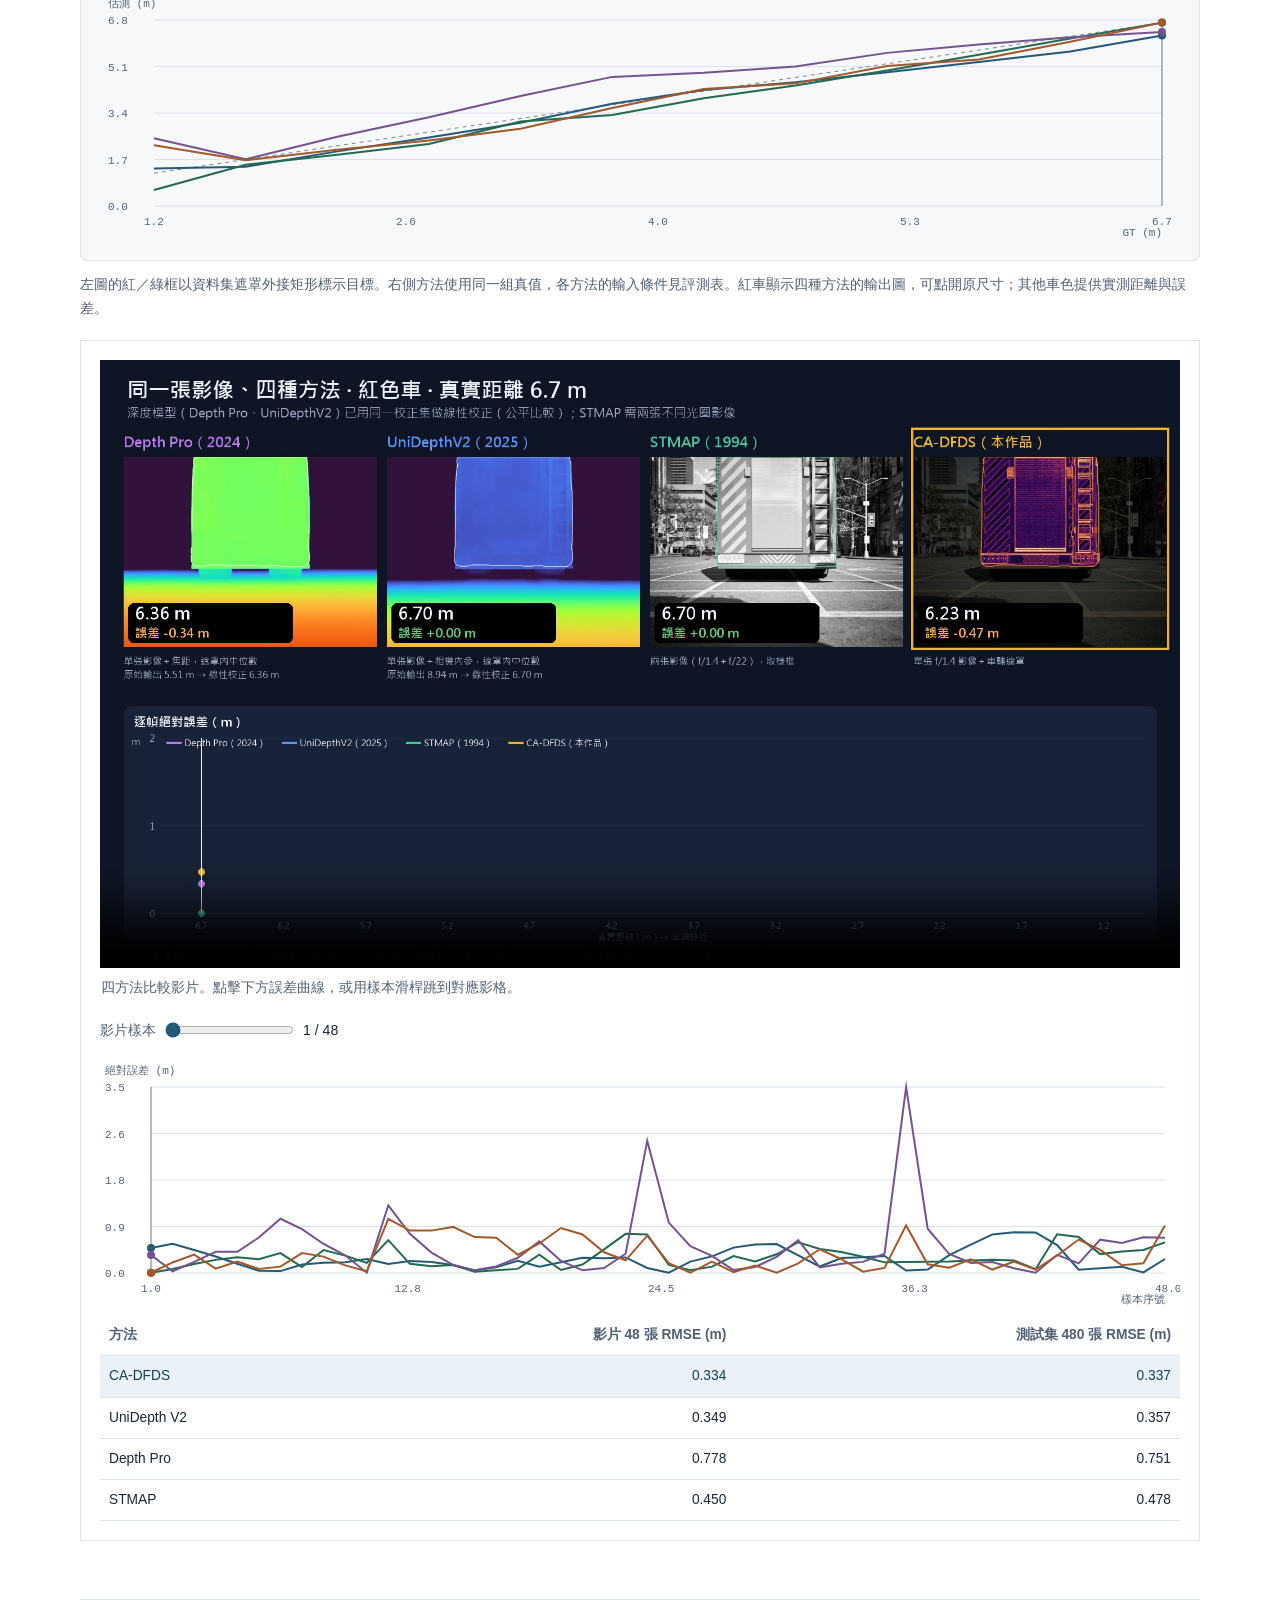
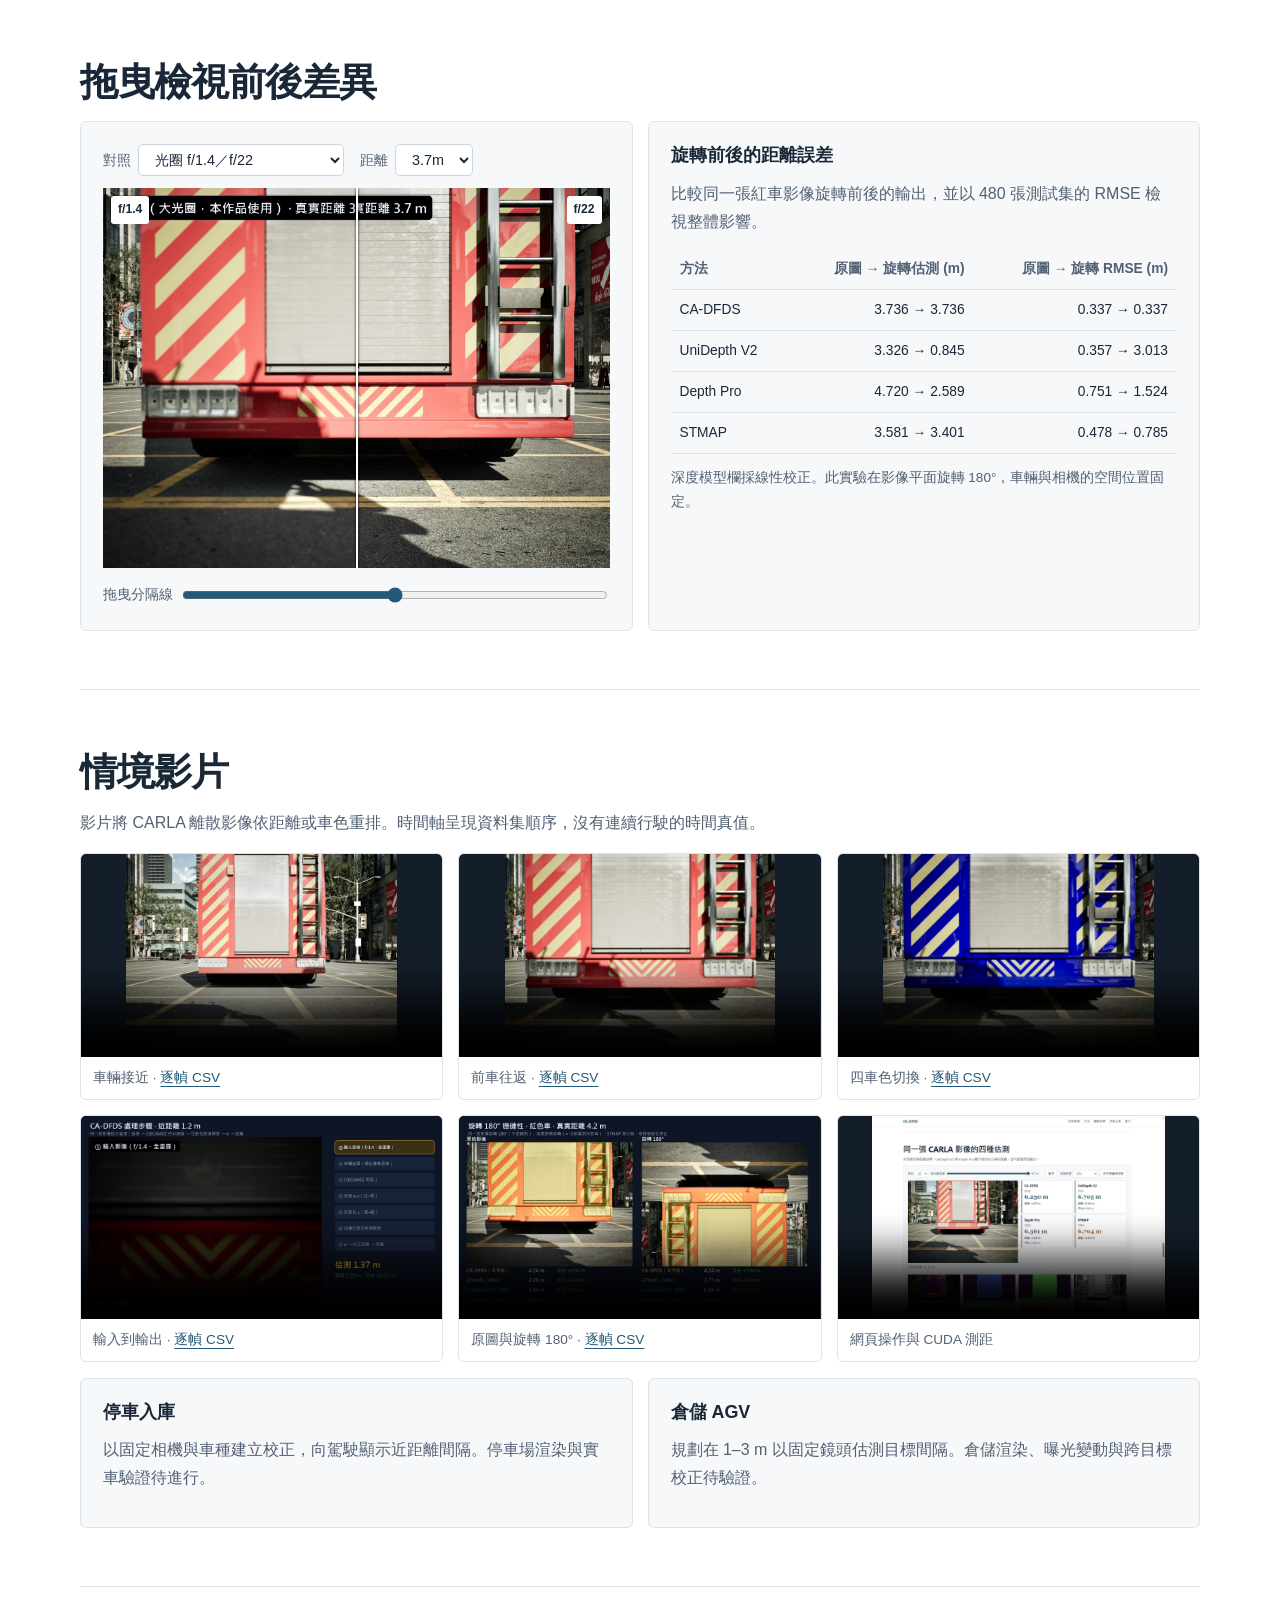
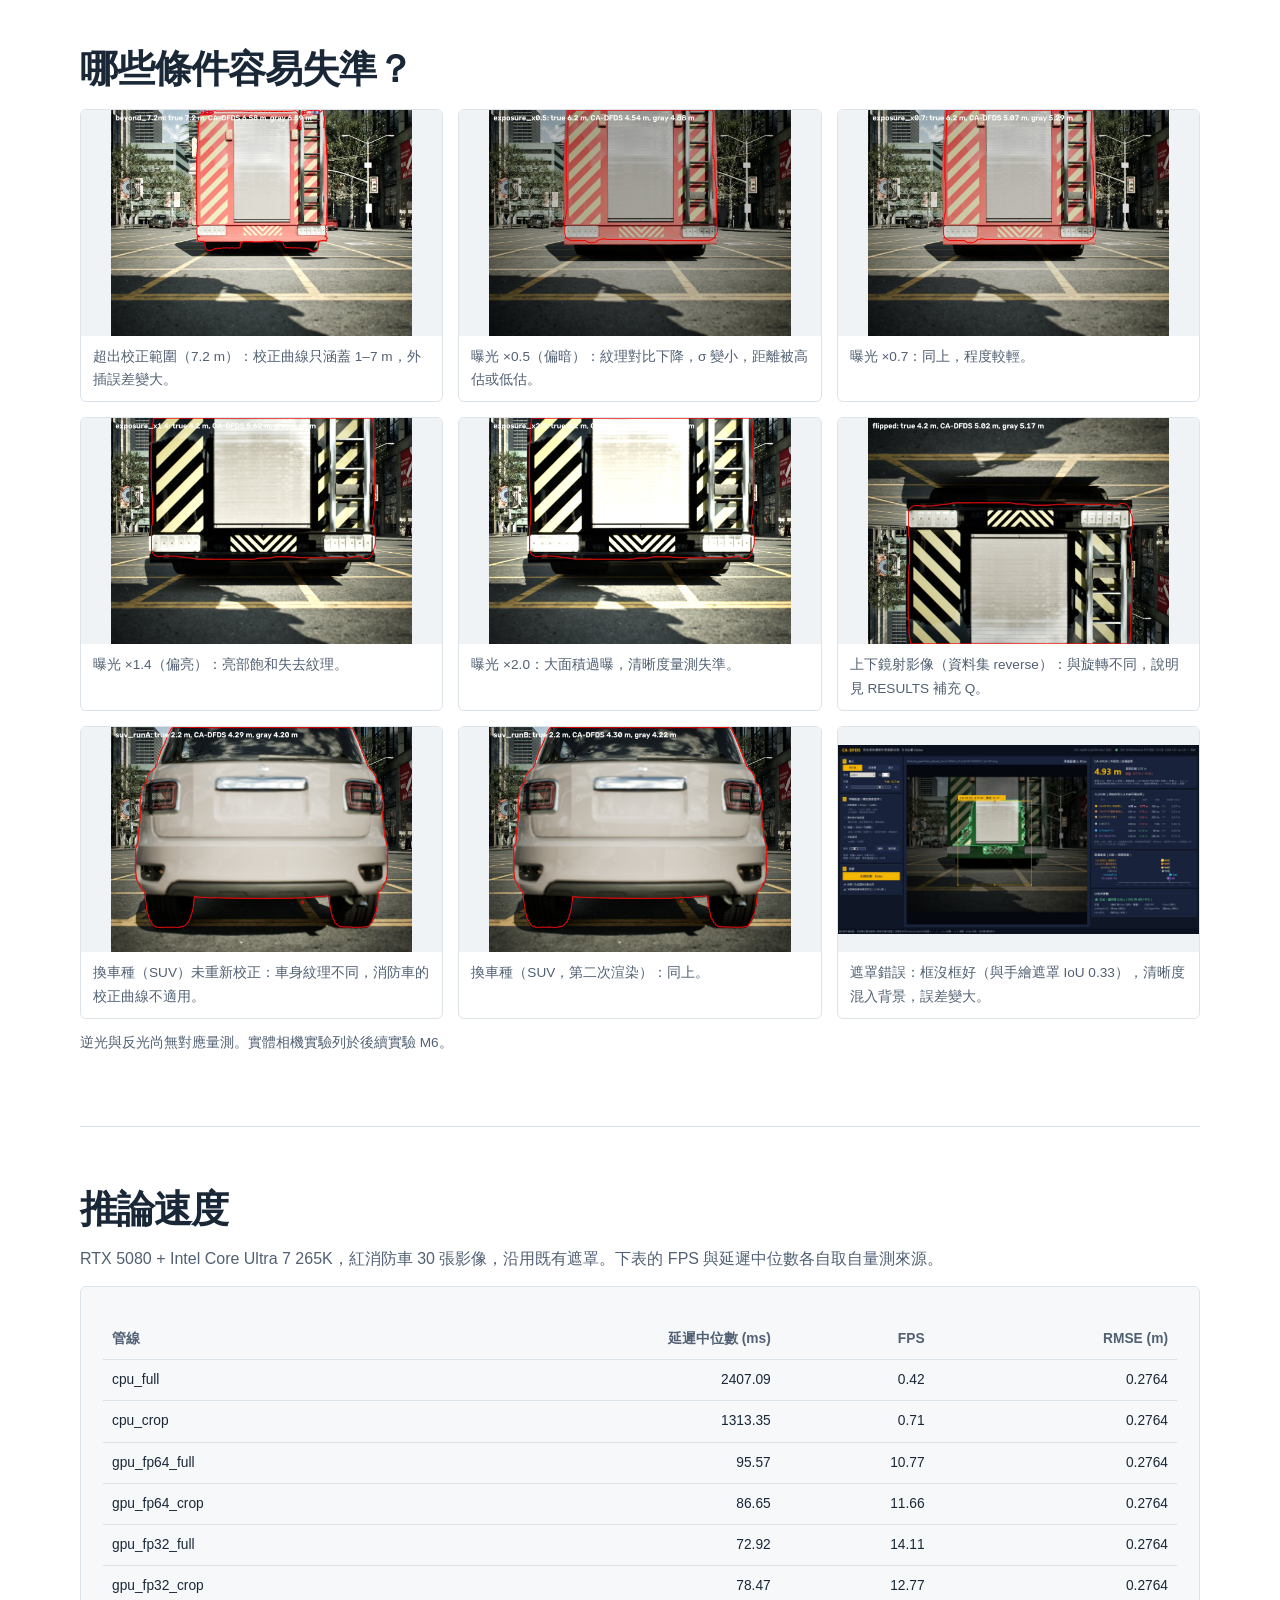
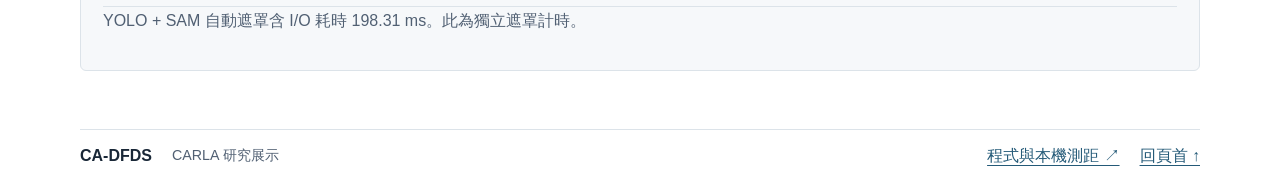
==== commit 115f04d3: "Publish CA-DFDS research demo with synchronized results" ====
--- a/docs/demo/index.html
+++ b/docs/demo/index.html
@@ -1,130 +1,177 @@
-<!doctype html>
-<html lang="zh-Hant">
-<head>
-  <meta charset="utf-8">
-  <meta name="viewport" content="width=device-width, initial-scale=1">
-  <meta name="description" content="CA-DFDS 單眼散焦測距的 CARLA 互動展示與實驗比較">
-  <title>CA-DFDS — 單眼散焦測距</title>
-  <link rel="stylesheet" href="./style.css">
-  <script src="./demo.js" defer></script>
-</head>
-<body>
-<header><nav aria-label="頁面導覽">
-  <a class="brand" href="#top">CA<span>–</span>DFDS</a>
-  <div><a href="#compare">方法比較</a><a href="#method">推論流程</a><a href="#benchmark">評測</a><a href="#gallery">情境</a></div>
-</nav></header>
-<main id="top">
-  <section class="hero">
-    <div class="hero-copy">
-      <p class="eyebrow">MONOCULAR DEPTH FROM DEFOCUS</p>
-      <h1>用單眼散焦<br>估測車輛距離</h1>
-      <p>CA-DFDS 從固定光圈與對焦設定下的車身清晰度估測距離。在 CARLA 資料上，逐幀查看輸入、清晰度與估測結果。</p>
-      <div class="actions"><a class="button primary" href="#compare">開啟互動比較</a><a class="button" href="../">專案頁</a></div>
-    </div>
-    <div class="hero-media">
-      <video controls playsinline preload="metadata" poster="../assets/demo/C-A1_teaser/poster.jpg" src="../assets/demo/C-A1_teaser/video.mp4" aria-label="CA-DFDS Teaser"></video>
-      <p>Teaser · CARLA 12 個離散距離影像，依 6.7 → 1.2 m 排序</p>
-    </div>
-  </section>
-  <div class="metrics" aria-label="實驗概覽">
-    <div><strong>0.337 m</strong><span>CA-DFDS RMSE · 手繪遮罩</span></div>
-    <div><strong>480 張</strong><span>CARLA 評測影像 · 4 車色</span></div>
-    <div><strong>1.2–6.7 m</strong><span>本頁測試距離</span></div>
-    <div><strong>14.11 FPS</strong><span>RTX 5080 FP32 · 已有遮罩</span></div>
-  </div>
-  <p id="load-status" role="status"></p>
-  <section id="compare">
-    <p class="eyebrow">QUALITATIVE COMPARISON</p><h2>同一幀，四種方法</h2>
-    <p>四格共用紅車距離游標。UniDepth V2 與 Depth Pro 顯示線性校正後的距離，並可查看原始輸出。</p>
-    <div class="workbench">
-      <div class="controls">
-        <label class="stretch">資料集距離 <input id="frame" type="range" min="0" max="11" value="6"><output id="frame-value"></output></label>
-        <button id="play">播放</button>
-      </div>
-      <div class="grid four" id="method-cards"></div>
-      <canvas id="compare-chart" role="img" aria-label="各方法估測距離與真值曲線"></canvas>
-      <video id="comparison-video" controls playsinline preload="metadata" src="../assets/demo/C-E1_method_compare/video.mp4" poster="../assets/demo/C-E1_method_compare/poster.jpg"></video>
-      <p>逐幀絕對誤差（m）。點擊曲線可跳至對應樣本。</p>
-      <canvas id="video-chart" role="img" aria-label="影片逐幀絕對誤差"></canvas>
-      <div class="table-scroll"><table id="rmse"></table></div>
-    </div>
-    <p class="note">四格顯示紅車的原始輸出。影片涵蓋四種車色，共 48 張離散距離樣本。</p>
-  </section>
-  <section id="method">
-    <p class="eyebrow">METHOD</p><h2>從像素到公尺</h2>
-    <p>對單張 f/1.4 影像套用車輛遮罩，轉換成 CIECAM02 的 J、a₍c₎、b₍c₎，以遮罩內的加權拉普拉斯響應標準差 σ，經二次校正換算距離。</p>
-    <div class="grid two">
-      <article class="card">
-        <h3>逐步檢視</h3>
-        <div class="controls"><label>樣本 <select id="step-distance"><option>1.2m</option><option selected>3.7m</option><option>6.7m</option></select></label><label class="stretch">處理步驟 <input id="step" type="range" min="0" max="6" value="0"></label></div>
-        <img id="step-image" alt="推論中間結果">
-        <p id="step-text" aria-live="polite"></p>
-      </article>
-      <article class="card">
-        <h3>拍攝幾何</h3>
-        <label>檢視 <select id="view"><option value="camera_views.jpg">車載相機／側視與俯視示意</option><option value="camera_setup.jpg">鏡頭與距離設定</option></select></label>
-        <img id="camera-image" src="../assets/demo/C-B1_camera_setup/camera_views.jpg" alt="CARLA 拍攝視角">
-        <p>40 mm 鏡頭、36 mm 感光面、對焦 15 m，相機高度 0.8 m。側面與俯視為示意圖。</p>
-      </article>
-    </div>
-    <div class="card optics">
-      <h3>散焦量隨距離變化</h3>
-      <label>物體距離 <input id="optics" type="range" min="1" max="7" step="0.05" value="3.7"><output id="optics-value"></output></label>
-      <canvas id="optics-chart" role="img" aria-label="薄透鏡模型的模糊直徑曲線"></canvas>
-      <p id="optics-readout"></p>
-    </div>
-  </section>
-  <section id="ablation">
-    <p class="eyebrow">VISUAL ABLATION</p><h2>拖曳檢視前後差異</h2>
-    <div class="grid two">
-      <article class="card">
-        <div class="controls"><label>對照 <select id="pair-kind"><option value="aperture">光圈 f/1.4／f/22</option><option value="rotation">原圖／旋轉 180°</option><option value="color">灰階／CIECAM02 清晰度</option></select></label><label>距離 <select id="pair-distance"><option>1.2m</option><option selected>3.7m</option><option>6.7m</option></select></label></div>
-        <div class="wipe" id="wipe"><img id="pair-right" alt="右側對照影像"><img id="pair-left" alt="左側對照影像"><span id="wipe-line"></span><div class="wipe-labels"><b id="left-label"></b><b id="right-label"></b></div></div>
-        <label class="wipe-control">拖曳分隔線 <input id="split" type="range" min="0" max="100" value="50"></label>
-      </article>
-      <article class="card">
-        <h3>旋轉前後的距離誤差</h3>
-        <p>比較同一張紅車影像旋轉前後的輸出，並以 480 張測試集的 RMSE 檢視整體影響。</p>
-        <div class="table-scroll"><table id="rotation-table"><thead><tr><th>方法</th><th>原圖 → 旋轉 估測 (m)</th><th>原圖 → 旋轉 RMSE (m)</th></tr></thead><tbody></tbody></table></div>
-        <p class="note">深度模型欄採線性校正。此實驗在影像平面旋轉 180°，車輛與相機的空間位置固定。</p>
-      </article>
-    </div>
-  </section>
-  <section id="benchmark">
-    <p class="eyebrow">QUANTITATIVE EVALUATION</p><h2>排行榜與誤差分析</h2>
-    <p>CARLA 測試集涵蓋紅、綠、藍、黑，每車色 12 個距離 × 10 張影像。表格預設依整體 RMSE 由低到高排序。</p>
-    <div class="card">
-      <div class="controls"><label>排序 <select id="sort"><option value="rmse_m">整體 RMSE</option><option value="mae_m">整體 MAE</option><option value="rmse_near_1_2_to_3_7_m">近距離 RMSE</option><option value="rmse_far_4_2_to_6_7_m">遠距離 RMSE</option></select></label><a href="../assets/demo/C-H1_leaderboard/leaderboard.csv" download>下載 CSV</a></div>
-      <div class="table-scroll"><table id="leaders"></table></div>
-      <p class="note">主表採手繪遮罩。近距離 1.2–3.7 m，遠距離 4.2–6.7 m。近／遠欄是對各距離 RMSE 再取均方根。實拍需另行驗證。</p>
-    </div>
-    <div class="grid two analysis">
-      <article class="card"><h3>RMSE 隨距離變化</h3><label>方法 <select id="error-method"></select></label><canvas id="error-chart" role="img" aria-label="所選方法依距離分組的 RMSE"></canvas></article>
-      <article class="card"><h3>依車色檢視</h3><label>分析圖 <select id="analysis-select"><option value="error_by_color.jpg">四車色基準</option><option value="error_19colors.jpg">19 車色分析</option></select></label><a id="analysis-link" target="_blank" rel="noopener"><img id="analysis-image" alt="依車色分組的誤差分析圖"></a></article>
-      <article class="card"><h3>曝光擾動</h3><p>每種乘數使用 240 張影像，顯示 CA-DFDS 的 RMSE。</p><canvas id="exposure-chart" role="img" aria-label="曝光乘數與 RMSE"></canvas><a href="exposure.csv" download>曝光與外插誤差 CSV</a></article>
-      <article class="card"><h3>車色與紋理</h3><p>各點代表一種車色。橫軸為 f/22 影像的平均紋理量。</p><canvas id="texture-chart" role="img" aria-label="紋理量與 RMSE 散點圖"></canvas><a href="texture.csv" download>車色紋理 CSV</a></article>
-    </div>
-  </section>
-  <section id="gallery">
-    <p class="eyebrow">VIDEO GALLERY</p><h2>情境影片</h2>
-    <p>影片將 CARLA 離散影像依距離或車色重排。時間軸呈現資料集順序，沒有連續行駛的時間真值。</p>
-    <div class="grid three" id="videos"></div>
-    <div class="grid two applications">
-      <article class="card"><h3>停車入庫</h3><p>以固定相機與車種建立校正，向駕駛顯示近距離間隔。停車場渲染與實車驗證待進行。</p></article>
-      <article class="card"><h3>倉儲 AGV</h3><p>規劃在 1–3 m 以固定鏡頭估測目標間隔。倉儲渲染、曝光變動與跨目標校正待驗證。</p></article>
-    </div>
-  </section>
-  <section id="limits">
-    <p class="eyebrow">LIMITATIONS</p><h2>哪些條件容易失準？</h2>
-    <div class="grid three" id="failures"></div>
-    <p class="note">逆光與反光尚無對應量測。實體相機實驗列於後續實驗 M6。</p>
-  </section>
-  <section id="speed">
-    <p class="eyebrow">RUNTIME</p><h2>推論速度</h2>
-    <p>RTX 5080 + Intel Core Ultra 7 265K，紅消防車 30 張影像，沿用既有遮罩。下表的 FPS 與延遲中位數各自取自量測來源。</p>
-    <div class="card"><div class="table-scroll"><table id="timing"></table></div><p id="mask-timing"></p></div>
-  </section>
-</main>
-<footer><div><strong>CA-DFDS</strong> <span>CARLA 研究展示</span></div><div><a href="https://github.com/DreamerForJay/CA-DFDS-finals/blob/main/docs/NEXT_EXPERIMENTS.md">後續實驗 ↗</a><a href="#top">回頁首 ↑</a></div></footer>
-</body>
-</html>
+<!doctype html>
+<html lang="zh-Hant">
+<head>
+  <meta charset="utf-8">
+  <meta name="viewport" content="width=device-width, initial-scale=1">
+  <meta name="description" content="CA-DFDS 單眼散焦測距的 CARLA 互動展示與實驗比較">
+  <title>CA-DFDS — 單眼散焦測距</title>
+  <link rel="stylesheet" href="style.css">
+  <script src="demo.js" defer></script>
+</head>
+<body>
+<header><nav aria-label="頁面導覽">
+  <a class="brand" href="#top">CA-DFDS</a>
+  <div><a href="#motivation">研究動機</a><a href="#method">方法</a><a href="#benchmark">實驗結果</a><a href="#compare">互動比較</a><a href="#gallery">影片</a></div>
+</nav></header>
+<main id="top">
+  <section class="hero" aria-labelledby="title">
+    <h1 id="title">CA-DFDS</h1>
+    <p class="paper-title">結合色彩感知、影像分割與物理光學之單眼失焦車距估測系統</p>
+    <p class="english-title" lang="en">Color-Aware Depth from Defocus with Segmentation for Monocular Vehicle Distance Estimation</p>
+    <p class="authors">Yu-Sen Wang<sup>1</sup> · Chunghui Kuo<sup>2</sup> · Chieh-Lun Yang<sup>3</sup> · Ing-Chau Chang<sup>3</sup></p>
+    <p class="affiliations"><span><sup>1</sup>國立臺灣大學</span> <span><sup>2</sup>Rochester Institute of Technology</span> <span><sup>3</sup>國立彰化師範大學</span></p>
+    <p class="venue">2026 全國大專院校產學創新實作競賽 · 決賽 D86</p>
+    <div class="actions"><a class="button primary" href="#benchmark">實驗結果</a><a class="button" href="../assets/poster.pdf">研究海報 PDF</a><a class="button" href="../">專案首頁</a></div>
+  </section>
+  <figure class="hero-media">
+    <video controls muted playsinline loop preload="metadata" data-autoplay poster="../assets/demo/C-A1_teaser/poster.jpg" src="../assets/demo/C-A1_teaser/video.mp4" aria-label="CA-DFDS 輸入、清晰度與測距示範"></video>
+    <figcaption><strong>測距示範</strong>　左為 CARLA 輸入影像與車輛遮罩，中為感知清晰度，右為估測與真值。依 6.7 → 1.2 m 播放 12 個離散距離。</figcaption>
+  </figure>
+  <p id="load-status" role="status"></p>
+  <section id="motivation">
+    <div class="reading">
+      <h2>研究動機與目的</h2>
+      <p>單眼影像可以透過失焦程度推算距離，但焦平面兩側可能出現相同的模糊量；場景背景也會干擾車身邊緣，而灰階轉換可能削弱亮度相近的色彩邊界。CA-DFDS 延續前期 DFDS 的物件分割與空間域測距，研究在固定相機設定下，如何由單張失焦影像估計公尺級車距。</p>
+      <h3>主要貢獻</h3>
+      <ol class="contributions">
+        <li><strong>後對焦單張測距。</strong> 將焦平面設於 15 m，置於 1–7 m 測距區間之外，使理論散焦量在區間內單調變化。每次測距使用一張 f/1.4 影像。</li>
+        <li><strong>感知清晰度。</strong> 以 CIECAM02 取得明度 J 與色彩分量 a<sub>c</sub>、b<sub>c</sub>，再從車輛遮罩內的拉普拉斯反應萃取清晰度。</li>
+        <li><strong>聯合校正。</strong> 在已知距離的白、灰、黑車影像上交替更新通道權重和二次距離曲線，把清晰度映射成公尺值。</li>
+      </ol>
+    </div>
+  </section>
+  <section id="method">
+    <h2>研究方法與系統架構</h2>
+    <p class="reading">線上測距依序經過成像、分割、色彩轉換、清晰度量測與距離映射。離線校正提供測距時使用的通道權重與二次曲線。</p>
+    <figure class="paper-figure"><a href="../assets/arch_fix.jpg" target="_blank" rel="noopener"><img src="../assets/arch_fix.jpg" alt="系統架構圖，包含單眼成像、影像分割、CIECAM02 分解、清晰度、距離輸出及離線校正" loading="lazy"></a><figcaption><strong>圖 1｜CA-DFDS 系統架構。</strong> 沿用作品說明書圖 1。圖中清晰度框採式 (7) 表記。本頁 CARLA 評測採式 (5)，先加權拉普拉斯反應，再取遮罩內標準差。</figcaption></figure>
+    <div class="method-text">
+      <article><h3>後對焦與散焦量</h3><p>薄透鏡模型以模糊圈直徑描述失焦程度。對焦 15 m 時，車輛都位於焦平面同一側。f/1.4 的模糊圈比 f/22 大，隨距離變化也更明顯。</p></article>
+      <article><h3>Segment Anything 與目標遮罩</h3><p>說明書採用 SAM 2 或人工遮罩。後續本機全自動流程由 YOLO11m 提供車輛框，再由 SAM ViT-B 取得像素遮罩。距離由後續的光學特徵與校正曲線估算。</p></article>
+      <article><h3>色彩感知與距離校正</h3><p>採式 (5) 將 J、a<sub>c</sub>、b<sub>c</sub> 的拉普拉斯反應加權合成，在遮罩內取標準差 σ。交替固定權重擬合二次曲線、固定曲線時更新通道權重。說明書採 SLSQP 求解權重，線上測距則直接套用校正參數。</p></article>
+    </div>
+    <div class="grid two paper-figures">
+      <figure class="paper-figure"><a href="../assets/defocus_7m.jpg" target="_blank" rel="noopener"><img src="../assets/defocus_7m.jpg" alt="對焦距離 7 m 的完整理論散焦曲線" loading="lazy"></a><figcaption>圖 2a｜對焦 7 m 時各光圈的理論散焦曲線。</figcaption></figure>
+      <figure class="paper-figure"><a href="../assets/defocus_15m.jpg" target="_blank" rel="noopener"><img src="../assets/defocus_15m.jpg" alt="對焦距離 15 m 的完整理論散焦曲線" loading="lazy"></a><figcaption>圖 2b｜對焦 15 m 時各光圈的理論散焦曲線。</figcaption></figure>
+    </div>
+    <figure class="paper-figure calibration"><a href="../assets/calib.jpg" target="_blank" rel="noopener"><img src="../assets/calib.jpg" alt="白、灰、黑車的清晰度與距離校正散點及二次曲線" loading="lazy"></a><figcaption>圖 3｜作品說明書的二次校正曲線。現行本機資料重建後，以獨立的評測結果為準。</figcaption></figure>
+    <div class="grid two">
+      <article class="card">
+        <h3>逐步檢視</h3>
+        <div class="controls"><label>樣本 <select id="step-distance"><option>1.2m</option><option selected>3.7m</option><option>6.7m</option></select></label><label class="stretch">處理步驟 <input id="step" type="range" min="0" max="6" value="0"></label></div>
+        <img id="step-image" alt="推論中間結果">
+        <p id="step-text" aria-live="polite"></p>
+      </article>
+      <article class="card">
+        <h3>拍攝幾何</h3>
+        <label>檢視 <select id="view"><option value="camera_views.jpg">車載相機／側視與俯視示意</option><option value="camera_setup.jpg">鏡頭與距離設定</option></select></label>
+        <img id="camera-image" src="../assets/demo/C-B1_camera_setup/camera_views.jpg" alt="CARLA 拍攝視角">
+        <p>40 mm 鏡頭、36 mm 感光面、對焦 15 m，相機高度 0.8 m。側面與俯視為示意圖。</p>
+      </article>
+    </div>
+    <div class="card optics">
+      <h3>散焦量隨距離變化</h3>
+      <label>物體距離 <input id="optics" type="range" min="1" max="7" step="0.05" value="3.7"><output id="optics-value"></output></label>
+      <canvas id="optics-chart" role="img" aria-label="薄透鏡模型的模糊直徑曲線"></canvas>
+      <p id="optics-readout"></p>
+    </div>
+  </section>
+  <section id="benchmark">
+    <h2>研究結果</h2>
+    <p class="reading">CARLA Town05 消防車實驗使用 40 mm 鏡頭與 15 m 對焦。白、灰、黑校正資料涵蓋 1.0–7.0 m；基準測試距離錯開，從 1.2 至 6.7 m，涵蓋紅、綠、藍、黑各 120 張影像，其中黑色也出現在校正集。19 車色分析與實體桌面實驗採各自的資料協定。</p>
+    <div class="metrics" aria-label="CARLA 比較摘要">
+      <div><strong>0.337 m</strong><span>CA-DFDS · 手繪遮罩</span></div>
+      <div><strong>0.357 m</strong><span>UniDepth V2 · 線性校正</span></div>
+      <div><strong>0.478 m</strong><span>STMAP · 雙光圈</span></div>
+      <div><strong>0.751 m</strong><span>Depth Pro · 線性校正</span></div>
+    </div>
+    <p class="reading result-note">上列為 480 張影像的整體 RMSE。CA-DFDS 與線性校正後的 UniDepth V2 整體誤差相近。近距離 1.2–3.7 m，兩者分別為 0.225 m 與 0.467 m；遠距離 4.2–6.7 m 則為 0.421 m 與 0.191 m。只用 J 的消融為 0.313 m，顯示額外色彩分量的權重與校正資料仍影響結果。</p>
+    <div class="table-scroll baseline-table"><table>
+      <thead><tr><th>方法與年份</th><th>輸入與距離估測方式</th><th>原始輸出 RMSE</th><th>校正後 RMSE</th></tr></thead>
+      <tbody>
+        <tr class="ours"><th scope="row">CA-DFDS · 2026</th><td>單張 f/1.4 與車輛遮罩。由 CIECAM02 清晰度查二次校正曲線。</td><td>—</td><td>0.337 m</td></tr>
+        <tr><th scope="row"><a href="https://arxiv.org/abs/2502.20110">UniDepth V2 · 2025</a></th><td>單張 RGB 的學習式公制深度模型。以車輛遮罩內的深度中位數做距離，另以 CARLA 校正集線性重標定。</td><td>1.879 m</td><td>0.357 m</td></tr>
+        <tr><th scope="row"><a href="https://openreview.net/forum?id=aueXfY0Clv">Depth Pro · 2024／ICLR 2025</a></th><td>單張 RGB 的學習式密集公制深度，模型可估焦距。以車輛遮罩內的深度中位數做距離，另測線性重標定。</td><td>0.871 m</td><td>0.751 m</td></tr>
+        <tr><th scope="row">STMAP · 1994</th><td>同場景 f/1.4 和 f/22 各一張。利用灰階亮度差與拉普拉斯反應估算模糊量，再做校正。</td><td>—</td><td>0.478 m</td></tr>
+      </tbody>
+    </table></div>
+    <figure class="paper-figure car-figure"><a href="../assets/cars.jpg" target="_blank" rel="noopener"><img src="../assets/cars.jpg" alt="作品說明書中 CARLA 消防車的四種車色" loading="lazy"></a><figcaption>圖 4｜作品說明書中的 CARLA 消防車塗裝示例。</figcaption></figure>
+        <h3>自動分割與車距精度</h3>
+    <p class="reading">480 張測試影像的自動遮罩，與手繪遮罩平均 IoU 為 0.906。維持手繪校正曲線、僅更換測試遮罩時，CA-DFDS RMSE 為 0.310 m；校正與測試均用自動遮罩時為 0.317 m。</p>
+    <div class="grid two mask-examples">
+      <figure class="paper-figure"><a href="../assets/red_T05_shot01_yolo.jpg" target="_blank" rel="noopener"><img src="../assets/red_T05_shot01_yolo.jpg" alt="YOLO 提供方框後的 SAM 車身遮罩結果" loading="lazy"></a><figcaption>紅消防車 T05｜YOLO 偵測框 → SAM 車身分割。</figcaption></figure>
+      <figure class="paper-figure"><a href="../assets/red_T01_shot01_fallback.jpg" target="_blank" rel="noopener"><img src="../assets/red_T01_shot01_fallback.jpg" alt="近距離畫面採用備援框後的 SAM 車身遮罩結果" loading="lazy"></a><figcaption>紅消防車 T01｜近距離時以備援框提示 SAM。</figcaption></figure>
+    </div>
+    <h3>完整評測與消融</h3>
+    <div class="card">
+      <div class="controls"><label>排序 <select id="sort"><option value="rmse_m">整體 RMSE</option><option value="mae_m">整體 MAE</option><option value="rmse_near_1_2_to_3_7_m">近距離 RMSE</option><option value="rmse_far_4_2_to_6_7_m">遠距離 RMSE</option></select></label><a href="../assets/demo/C-H1_leaderboard/leaderboard.csv" download>下載 CSV</a></div>
+      <div class="table-scroll"><table id="leaders"></table></div>
+      <p class="note">主表採手繪遮罩。近距離 1.2–3.7 m，遠距離 4.2–6.7 m。近／遠欄是對各距離 RMSE 再取均方根。實拍需另行驗證。</p>
+    </div>
+    <div class="grid two analysis">
+      <article class="card"><h3>RMSE 隨距離變化</h3><label>方法 <select id="error-method"></select></label><canvas id="error-chart" role="img" aria-label="所選方法依距離分組的 RMSE"></canvas></article>
+      <article class="card"><h3>依車色檢視</h3><label>分析圖 <select id="analysis-select"><option value="error_by_color.jpg">四車色基準</option><option value="error_19colors.jpg">19 車色分析</option></select></label><a id="analysis-link" target="_blank" rel="noopener"><img id="analysis-image" alt="依車色分組的誤差分析圖"></a></article>
+      <article class="card"><h3>曝光擾動</h3><p>每種乘數使用 240 張影像，顯示 CA-DFDS 的 RMSE。</p><canvas id="exposure-chart" role="img" aria-label="曝光乘數與 RMSE"></canvas><a href="exposure.csv" download>曝光與外插誤差 CSV</a></article>
+      <article class="card"><h3>車色與紋理</h3><p>各點代表一種車色。橫軸為 f/22 影像的平均紋理量。</p><canvas id="texture-chart" role="img" aria-label="紋理量與 RMSE 散點圖"></canvas><a href="texture.csv" download>車色紋理 CSV</a></article>
+    </div>
+  </section>
+  <section id="compare">
+    <h2>同一張 CARLA 影像的四種估測</h2>
+    <p>共享車色與距離游標。UniDepth V2 與 Depth Pro 顯示線性校正後的距離，並可查看原始輸出。</p>
+    <div class="workbench">
+      <div class="controls">
+        <label>車色 <select id="color"><option value="red">紅</option><option value="green">綠</option><option value="blue">藍</option><option value="black">黑</option></select></label>
+        <label class="stretch">資料集距離 <input id="frame" type="range" min="0" max="11" value="11"><output id="frame-value"></output></label>
+        <button id="play" type="button">播放</button>
+      </div>
+      <div class="comparison-body"><figure class="comparison-input"><div class="vehicle-frame"><img id="vehicle-input" alt="CARLA 原始車輛影像"><span id="vehicle-box" aria-hidden="true"></span></div><figcaption id="vehicle-caption"></figcaption></figure><div class="grid four" id="method-cards"></div></div>
+      <div class="grid outputs" id="comparison-outputs" aria-label="紅車逐方法輸出圖"></div>
+      <canvas id="compare-chart" role="img" aria-label="各方法估測距離與真值曲線"></canvas>
+    </div>
+    <p class="note">左圖的紅／綠框以資料集遮罩外接矩形標示目標。右側方法使用同一組真值，各方法的輸入條件見評測表。紅車顯示四種方法的輸出圖，可點開原尺寸；其他車色提供實測距離與誤差。</p>
+    <figure class="paper-figure synchronized-video">
+      <video id="comparison-video" controls muted playsinline loop preload="metadata" data-autoplay src="../assets/demo/C-E1_method_compare/video.mp4" poster="../assets/demo/C-E1_method_compare/poster.jpg" aria-label="四種方法逐幀比較"></video>
+      <figcaption>四方法比較影片。點擊下方誤差曲線，或用樣本滑桿跳到對應影格。</figcaption>
+      <label>影片樣本 <input id="video-frame" type="range" min="1" max="48" value="1"><output id="video-frame-value"></output></label>
+      <canvas id="video-chart" role="img" aria-label="影片逐幀絕對誤差"></canvas>
+      <div class="table-scroll"><table id="rmse"></table></div>
+    </figure>
+  </section>
+  <section id="ablation">
+    <h2>拖曳檢視前後差異</h2>
+    <div class="grid two">
+      <article class="card">
+        <div class="controls"><label>對照 <select id="pair-kind"><option value="aperture">光圈 f/1.4／f/22</option><option value="rotation">原圖／旋轉 180°</option><option value="color">灰階／CIECAM02 清晰度</option></select></label><label>距離 <select id="pair-distance"><option>1.2m</option><option selected>3.7m</option><option>6.7m</option></select></label></div>
+        <div class="wipe" id="wipe"><img id="pair-right" alt="右側對照影像"><img id="pair-left" alt="左側對照影像"><span id="wipe-line"></span><div class="wipe-labels"><b id="left-label"></b><b id="right-label"></b></div></div>
+        <label class="wipe-control">拖曳分隔線 <input id="split" type="range" min="0" max="100" value="50"></label>
+      </article>
+      <article class="card">
+        <h3>旋轉前後的距離誤差</h3>
+        <p>比較同一張紅車影像旋轉前後的輸出，並以 480 張測試集的 RMSE 檢視整體影響。</p>
+        <div class="table-scroll"><table id="rotation-table"><thead><tr><th>方法</th><th>原圖 → 旋轉 估測 (m)</th><th>原圖 → 旋轉 RMSE (m)</th></tr></thead><tbody></tbody></table></div>
+        <p class="note">深度模型欄採線性校正。此實驗在影像平面旋轉 180°，車輛與相機的空間位置固定。</p>
+      </article>
+    </div>
+  </section>
+  <section id="gallery">
+    <h2>情境影片</h2>
+    <p>影片將 CARLA 離散影像依距離或車色重排。時間軸呈現資料集順序，沒有連續行駛的時間真值。</p>
+    <div class="grid three" id="videos"></div>
+    <div class="grid two applications">
+      <article class="card"><h3>停車入庫</h3><p>以固定相機與車種建立校正，向駕駛顯示近距離間隔。停車場渲染與實車驗證待進行。</p></article>
+      <article class="card"><h3>倉儲 AGV</h3><p>規劃在 1–3 m 以固定鏡頭估測目標間隔。倉儲渲染、曝光變動與跨目標校正待驗證。</p></article>
+    </div>
+  </section>
+  <section id="limits">
+    <h2>哪些條件容易失準？</h2>
+    <div class="grid three" id="failures"></div>
+    <p class="note">逆光與反光尚無對應量測。實體相機實驗列於後續實驗 M6。</p>
+  </section>
+  <section id="speed">
+    <h2>推論速度</h2>
+    <p>RTX 5080 + Intel Core Ultra 7 265K，紅消防車 30 張影像，沿用既有遮罩。下表的 FPS 與延遲中位數各自取自量測來源。</p>
+    <div class="card"><div class="table-scroll"><table id="timing"></table></div><p id="mask-timing"></p></div>
+  </section>
+</main>
+<footer><div><strong>CA-DFDS</strong> <span>CARLA 研究展示</span></div><div><a href="https://github.com/DreamerForJay/CA-DFDS-finals">程式與本機測距 ↗</a><a href="#top">回頁首 ↑</a></div></footer>
+</body>
+</html>
--- a/docs/demo/style.css
+++ b/docs/demo/style.css
@@ -1,82 +1,117 @@
-:root{color-scheme:dark;--bg:#0a1117;--panel:#101c24;--line:#2b3c46;--ink:#f1f5f3;--muted:#aabdc3;--accent:#7af4c1;--sun:#ffce78}
-*{box-sizing:border-box}
-html{scroll-behavior:smooth}
-body{margin:0;background:var(--bg);color:var(--ink);font:16px/1.65 "Segoe UI","Microsoft JhengHei",sans-serif}
-header{position:sticky;top:0;z-index:5;background:#0a1117ee;border-bottom:1px solid var(--line);backdrop-filter:blur(12px)}
-nav,main,footer{max-width:1320px;margin:auto;padding-inline:clamp(18px,4vw,58px)}
-nav,footer{display:flex;align-items:center;justify-content:space-between;gap:16px;flex-wrap:wrap;padding-block:16px}
-nav div,footer div,.actions{display:flex;flex-wrap:wrap;gap:12px 23px;align-items:center}
-a{color:var(--accent);text-underline-offset:4px}
-nav a,footer a,.button{text-decoration:none}
-nav a:not(.brand),footer span{color:var(--muted)}
-.brand{font-size:1.35rem;font-weight:800;letter-spacing:.04em;color:var(--ink)}
-.brand span,.eyebrow{color:var(--accent)}
-section{padding:66px 0;border-bottom:1px solid var(--line);scroll-margin-top:90px}
-.hero{display:grid;grid-template-columns:.85fr 1.15fr;align-items:center;gap:clamp(22px,4vw,66px);padding-block:68px 32px;border:0}
-h1,h2,h3,p{margin:0 0 13px}
-h1,h2,h3{line-height:1.18}
-h1{font-size:clamp(2.65rem,5vw,5rem);letter-spacing:-.055em;margin-bottom:22px}
-h2{font-size:clamp(1.9rem,3vw,3.1rem);letter-spacing:-.04em}
-h3{font-size:1.15rem}
-p{color:var(--muted);max-width:85ch}
-.eyebrow{font:700 .73rem/1.5 ui-monospace,monospace;letter-spacing:.16em;margin-bottom:10px}
-.actions{margin-top:24px;gap:10px}
-button,.button,select{font:inherit;color:var(--ink);border:1px solid var(--line);background:#13232c;border-radius:8px;padding:7px 13px}
-button,.button,select,input[type=range]{cursor:pointer}
-button:disabled{opacity:.55;cursor:wait}
-.primary{color:#09241a;background:var(--accent);border-color:var(--accent);font-weight:700}
-:focus-visible{outline:2px solid var(--sun);outline-offset:4px}
-.hero-media,.card,.workbench{border:1px solid var(--line);border-radius:14px;background:var(--panel);min-width:0}
-.hero-media{overflow:hidden;box-shadow:0 18px 70px #0005}
-.hero-media p{margin:0;padding:9px 14px;font-size:.81rem}
-video,img{display:block;width:100%;height:auto}
-video{background:#060b0f;aspect-ratio:16/9}
-.metrics{display:grid;grid-template-columns:repeat(4,1fr);border-block:1px solid var(--line);padding-block:20px;gap:16px}
-.metrics div{border-inline-start:2px solid var(--line);padding-inline-start:14px}
-.metrics strong{display:block;font:650 clamp(1.08rem,2.4vw,1.9rem)/1.4 ui-monospace,monospace}
-.metrics span,.note,figcaption,small{font-size:.82rem;color:var(--muted)}
-.grid{display:grid;gap:14px;margin-top:18px}
-.two{grid-template-columns:repeat(2,minmax(0,1fr))}
-.three{grid-template-columns:repeat(3,minmax(0,1fr))}
-.four{grid-template-columns:repeat(4,minmax(0,1fr))}
-.card,.workbench{padding:clamp(12px,2vw,22px)}
-.controls{display:flex;gap:12px 18px;align-items:center;flex-wrap:wrap}
-label{display:inline-flex;align-items:center;gap:8px;color:var(--muted);font-size:.88rem}
-.stretch{flex:1 1 240px}
-input[type=range]{accent-color:var(--accent);min-width:65px}
-.stretch input,.wipe-control input{flex:1}
-output{min-width:55px;font-variant-numeric:tabular-nums;color:var(--ink)}
-figure{margin:0;overflow:hidden}
-.method-panel{border:1px solid var(--line);border-top:3px solid var(--method);border-radius:9px;background:#0c151b}
-.method-panel img{aspect-ratio:4/3;object-fit:contain;background:#080e12}
-.method-panel figcaption{padding:10px}
-.method-panel b,.method-panel strong{display:block;color:var(--ink)}
-.method-panel strong{font:700 clamp(1.2rem,2.2vw,1.8rem)/1.4 ui-monospace,monospace;color:var(--method)}
-canvas{display:block;width:100%;height:260px;margin-block:12px 0}
-.note{margin-top:12px}
-#step-image,#camera-image,#analysis-image{margin-block:12px;border-radius:6px;background:#090f14;object-fit:contain;aspect-ratio:16/10}
-.optics,.applications{margin-top:16px}
-.wipe{position:relative;overflow:hidden;border-radius:8px;background:#090f14;margin-block:12px;touch-action:pan-y;cursor:ew-resize;aspect-ratio:4/3}
-.wipe img{position:absolute;width:100%;height:100%;object-fit:contain}
-#wipe-line{position:absolute;width:2px;height:100%;background:white;box-shadow:0 0 4px #000}
-.wipe-labels{position:absolute;inset:8px 8px auto;display:flex;justify-content:space-between;pointer-events:none}
-.wipe-labels b{background:#101c24ed;border-radius:4px;padding:3px 7px;font-size:.76rem}
-.wipe-control{width:100%}
-.table-scroll{overflow:auto;margin-top:10px}
-table{border-collapse:collapse;width:100%;font-size:.87rem;font-variant-numeric:tabular-nums}
-td,th{border-bottom:1px solid var(--line);text-align:right;padding:8px 9px;white-space:nowrap}
-td:first-child,th:first-child{text-align:left}
-th{color:var(--muted);font-weight:600}
-tr.ours{background:#18322b;color:var(--accent)}
-.media-card{padding:0;overflow:hidden}
-.media-card figcaption{padding:10px 13px}
-.media-card img{aspect-ratio:16/10;object-fit:contain;background:#080e12}
-#load-status:empty,#live-result:empty{display:none}
-#live-result{margin-top:12px;border-top:1px solid var(--line);padding-top:10px}
-@media(max-width:850px){.hero{grid-template-columns:1fr;padding-top:42px}.four,.three{grid-template-columns:repeat(2,minmax(0,1fr))}}
-@media(max-width:560px){.two{grid-template-columns:1fr}.metrics{grid-template-columns:repeat(2,1fr)}section{padding-block:44px}nav{gap:5px}nav div{gap:10px}nav div a{font-size:.8rem}.three{grid-template-columns:1fr}}
-@media(prefers-reduced-motion:reduce){html{scroll-behavior:auto}}
-
-.method-panel.ours { outline: 2px solid var(--method); }
-#comparison-video { margin-top: 1.5rem; width: 100%; }
-#video-chart { cursor: crosshair; }
+:root {
+  color-scheme: light;
+  --bg:#fff; --panel:#f6f8fa; --line:#dce3e9;
+  --ink:#192737; --muted:#516073; --accent:#245a78; --focus:#a3592b;
+}
+*{box-sizing:border-box}
+html{scroll-behavior:smooth}
+body{margin:0;background:var(--bg);color:var(--ink);font:16px/1.75 "Segoe UI","Microsoft JhengHei",sans-serif}
+header{position:sticky;top:0;z-index:5;background:#fffffffa;border-bottom:1px solid var(--line)}
+nav,main,footer{max-width:1220px;margin:auto;padding-inline:clamp(16px,4vw,50px)}
+nav,footer{display:flex;align-items:center;justify-content:space-between;gap:12px;flex-wrap:wrap;padding-block:12px}
+nav div,footer div,.actions{display:flex;align-items:center;flex-wrap:wrap;gap:8px 20px}
+nav a,.button{text-decoration:none}
+nav a:not(.brand),footer span{color:var(--muted);font-size:.89rem}
+.brand{font-size:1.05rem;font-weight:750}
+a{color:var(--accent);text-underline-offset:4px}
+section{padding:58px 0;border-bottom:1px solid var(--line);scroll-margin-top:80px}
+h1,h2,h3,p{margin:0 0 13px}
+h1,h2,h3{line-height:1.24}
+h1{font:700 clamp(3.2rem,8vw,5.35rem)/1.02 Georgia,serif;letter-spacing:-.05em;margin-bottom:15px}
+h2{font-size:clamp(1.75rem,3vw,2.45rem);letter-spacing:-.025em}
+h3{font-size:1.12rem}
+p{color:var(--muted)}
+.reading{max-width:850px}
+.hero{padding:54px 0 28px;border:0;text-align:center}
+.paper-title{font-size:clamp(1.13rem,2.5vw,1.65rem);font-weight:650;color:var(--ink);margin-bottom:4px}
+.english-title{max-width:760px;margin:0 auto 21px;font-family:Georgia,serif;font-size:clamp(.96rem,2vw,1.19rem)}
+.authors{color:var(--ink);margin-bottom:3px;font-weight:600}
+.affiliations,.venue{font-size:.84rem;margin-bottom:3px}
+.affiliations span{display:inline-block;margin-inline:4px}
+.actions{justify-content:center;margin-top:18px}
+button,.button,select{font:inherit;font-size:.9rem;color:var(--ink);border:1px solid #cbd6df;background:#fff;border-radius:5px;padding:6px 12px}
+button,.button,select,input[type=range]{cursor:pointer}
+button:disabled{opacity:.58;cursor:wait}
+.primary{color:#fff;background:var(--accent);border-color:var(--accent)}
+:focus-visible{outline:2px solid var(--focus);outline-offset:3px}
+figure{margin:0}
+video,img{display:block;width:100%;height:auto}
+video{background:#141e2a;aspect-ratio:16/9}
+.hero-media{border-bottom:1px solid var(--line)}
+.hero-media video{border:1px solid var(--line);border-radius:6px}
+figcaption,.note,small{font-size:.85rem;color:var(--muted)}
+figcaption{padding:8px 1px 10px}
+.hero-media figcaption{padding-block:12px 16px}
+.contributions{padding-left:24px;margin-bottom:0}
+.contributions li{padding-left:4px;margin:9px 0}
+.paper-figure{border:1px solid var(--line);padding:clamp(8px,2vw,19px);margin-top:20px;background:white}
+.paper-figure img{object-fit:contain}
+.calibration{max-width:740px;margin-inline:auto}
+.car-figure{margin-bottom:24px}
+.method-text{display:grid;grid-template-columns:repeat(3,minmax(0,1fr));gap:20px;margin-top:25px}
+.method-text article{padding-top:12px;border-top:2px solid var(--line)}
+.metrics{display:grid;grid-template-columns:repeat(4,minmax(0,1fr));padding:15px 0;gap:12px;margin:18px 0;border-block:1px solid var(--line)}
+.metrics div{padding-left:12px;border-left:2px solid var(--line)}
+.metrics strong{display:block;color:var(--accent);font:700 clamp(1.16rem,2.5vw,1.82rem)/1.4 Georgia,serif}
+.metrics span{font-size:.82rem;color:var(--muted)}
+.result-note{margin-block:20px}
+.grid{display:grid;gap:15px;margin-top:16px}
+.two{grid-template-columns:repeat(2,minmax(0,1fr))}
+.three{grid-template-columns:repeat(3,minmax(0,1fr))}
+.four{grid-template-columns:repeat(2,minmax(0,1fr))}
+.card,.workbench{min-width:0;padding:clamp(12px,2vw,22px);border:1px solid var(--line);border-radius:6px;background:var(--panel)}
+.controls{display:flex;gap:10px 16px;align-items:center;flex-wrap:wrap}
+label{display:inline-flex;align-items:center;gap:7px;color:var(--muted);font-size:.88rem}
+.stretch{flex:1 1 230px}
+input[type=range]{accent-color:var(--accent);min-width:62px}
+.stretch input,.wipe-control input{flex:1}
+output{min-width:53px;font-variant-numeric:tabular-nums;color:var(--ink)}
+.comparison-body{display:grid;grid-template-columns:1.05fr 1fr;gap:17px;margin-top:15px;align-items:start}
+.comparison-body .grid{margin:0;gap:9px}
+.vehicle-frame{position:relative;aspect-ratio:4/3;background:#e6ebee;overflow:hidden}
+.vehicle-frame img{width:100%;height:100%;object-fit:fill}
+#vehicle-box{position:absolute;border:2px solid;box-shadow:0 0 0 1px #10231864;pointer-events:none}
+.method-panel{padding:10px 12px;border:1px solid var(--line);border-left:3px solid var(--method);background:#fff}
+.method-panel h3{display:inline;margin-right:5px;font-size:.97rem}
+.method-panel strong{display:block;color:var(--method);font:700 clamp(1.22rem,2.4vw,1.75rem)/1.25 Georgia,serif}
+.method-panel span,.method-panel a{font-size:.8rem}
+.method-panel small:not([hidden]),.method-panel a:not([hidden]){display:block}
+canvas{display:block;width:100%;height:245px;margin:10px 0 0}
+.note{margin-top:12px}
+#step-image,#camera-image,#analysis-image{margin-block:12px;object-fit:contain;max-height:400px}
+.optics,.applications{margin-top:16px}
+.wipe{position:relative;overflow:hidden;background:#e6ebee;margin-block:12px;touch-action:pan-y;cursor:ew-resize;aspect-ratio:4/3}
+.wipe img{position:absolute;width:100%;height:100%;object-fit:contain}
+#wipe-line{position:absolute;width:2px;height:100%;background:white;box-shadow:0 0 3px #000}
+.wipe-labels{position:absolute;inset:8px 8px auto;display:flex;justify-content:space-between;pointer-events:none}
+.wipe-labels b{background:#fff;color:#192737;border-radius:3px;padding:3px 7px;font-size:.76rem}
+.wipe-control{width:100%}
+.table-scroll{overflow:auto;margin-top:10px}
+table{border-collapse:collapse;width:100%;font-size:.86rem;font-variant-numeric:tabular-nums}
+td,th{border-bottom:1px solid var(--line);text-align:right;padding:8px 9px;white-space:nowrap}
+td:first-child,th:first-child,#leaders td:nth-child(2),#leaders th:nth-child(2){text-align:left}
+th{color:var(--muted);font-weight:650}
+tr.ours{background:#eaf2f8;color:#183e56}
+.baseline-table td:nth-child(2),.baseline-table th:nth-child(2){white-space:normal;min-width:240px;text-align:left}
+.media-card{padding:0;overflow:hidden;background:#fff}
+.media-card figcaption{padding:9px 12px}
+.media-card img{aspect-ratio:16/10;object-fit:contain;background:#f0f3f5}
+#load-status:empty,#live-result:empty{display:none}
+#live-result{margin-top:12px;border-top:1px solid var(--line);padding-top:10px}
+@media(max-width:850px){.three,.method-text{grid-template-columns:repeat(2,minmax(0,1fr))}}
+@media(max-width:640px){
+  .two,.three,.method-text,.comparison-body{grid-template-columns:1fr}
+  .metrics{grid-template-columns:repeat(2,minmax(0,1fr))}
+  section{padding-block:39px}
+  nav{gap:4px}
+  nav div{gap:7px 12px}
+  nav a:not(.brand){font-size:.77rem}
+}
+@media(prefers-reduced-motion:reduce){html{scroll-behavior:auto}}
+.outputs{grid-template-columns:repeat(4,minmax(0,1fr))}
+.outputs[hidden]{display:none}
+.outputs img{aspect-ratio:4/3;object-fit:contain;background:#e7edf1}
+.mask-examples{margin-bottom:24px}
+@media(max-width:640px){.outputs{grid-template-columns:repeat(2,minmax(0,1fr))}}
+
+.synchronized-video label{margin-block:8px}
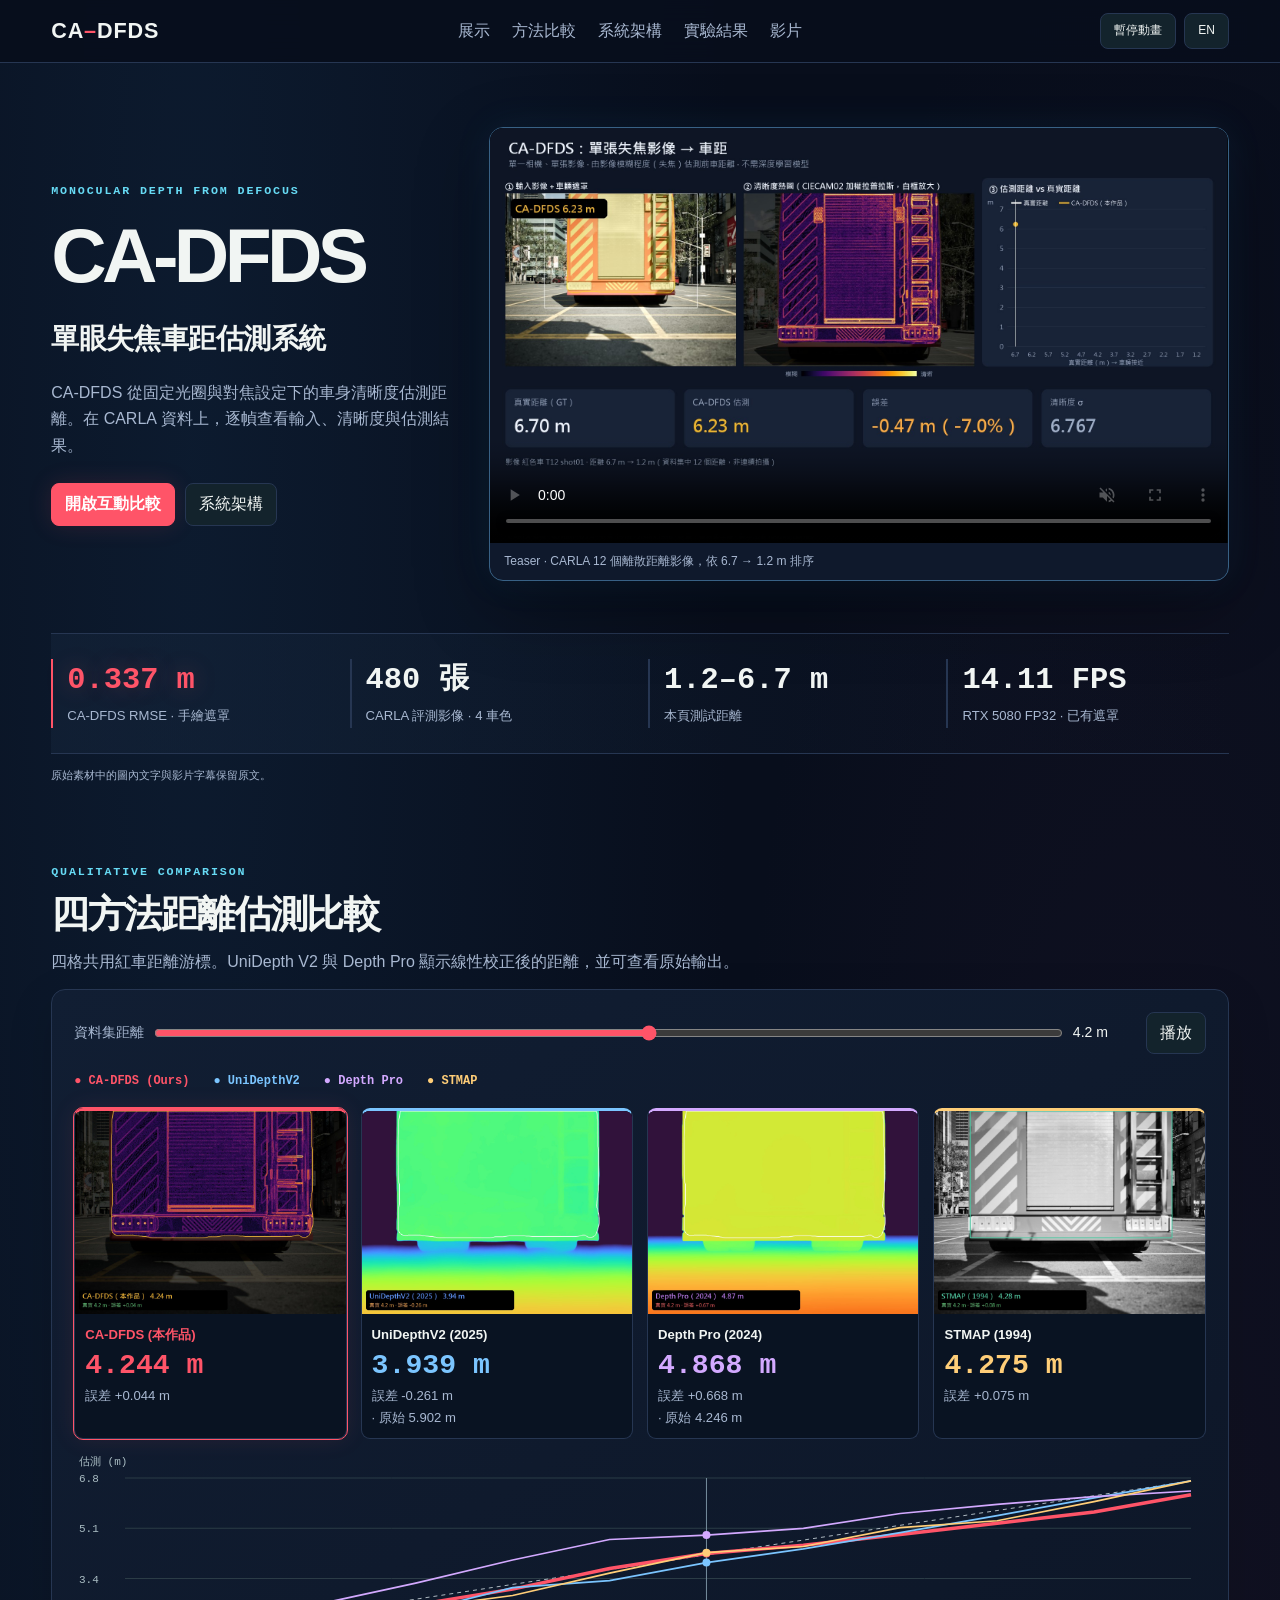
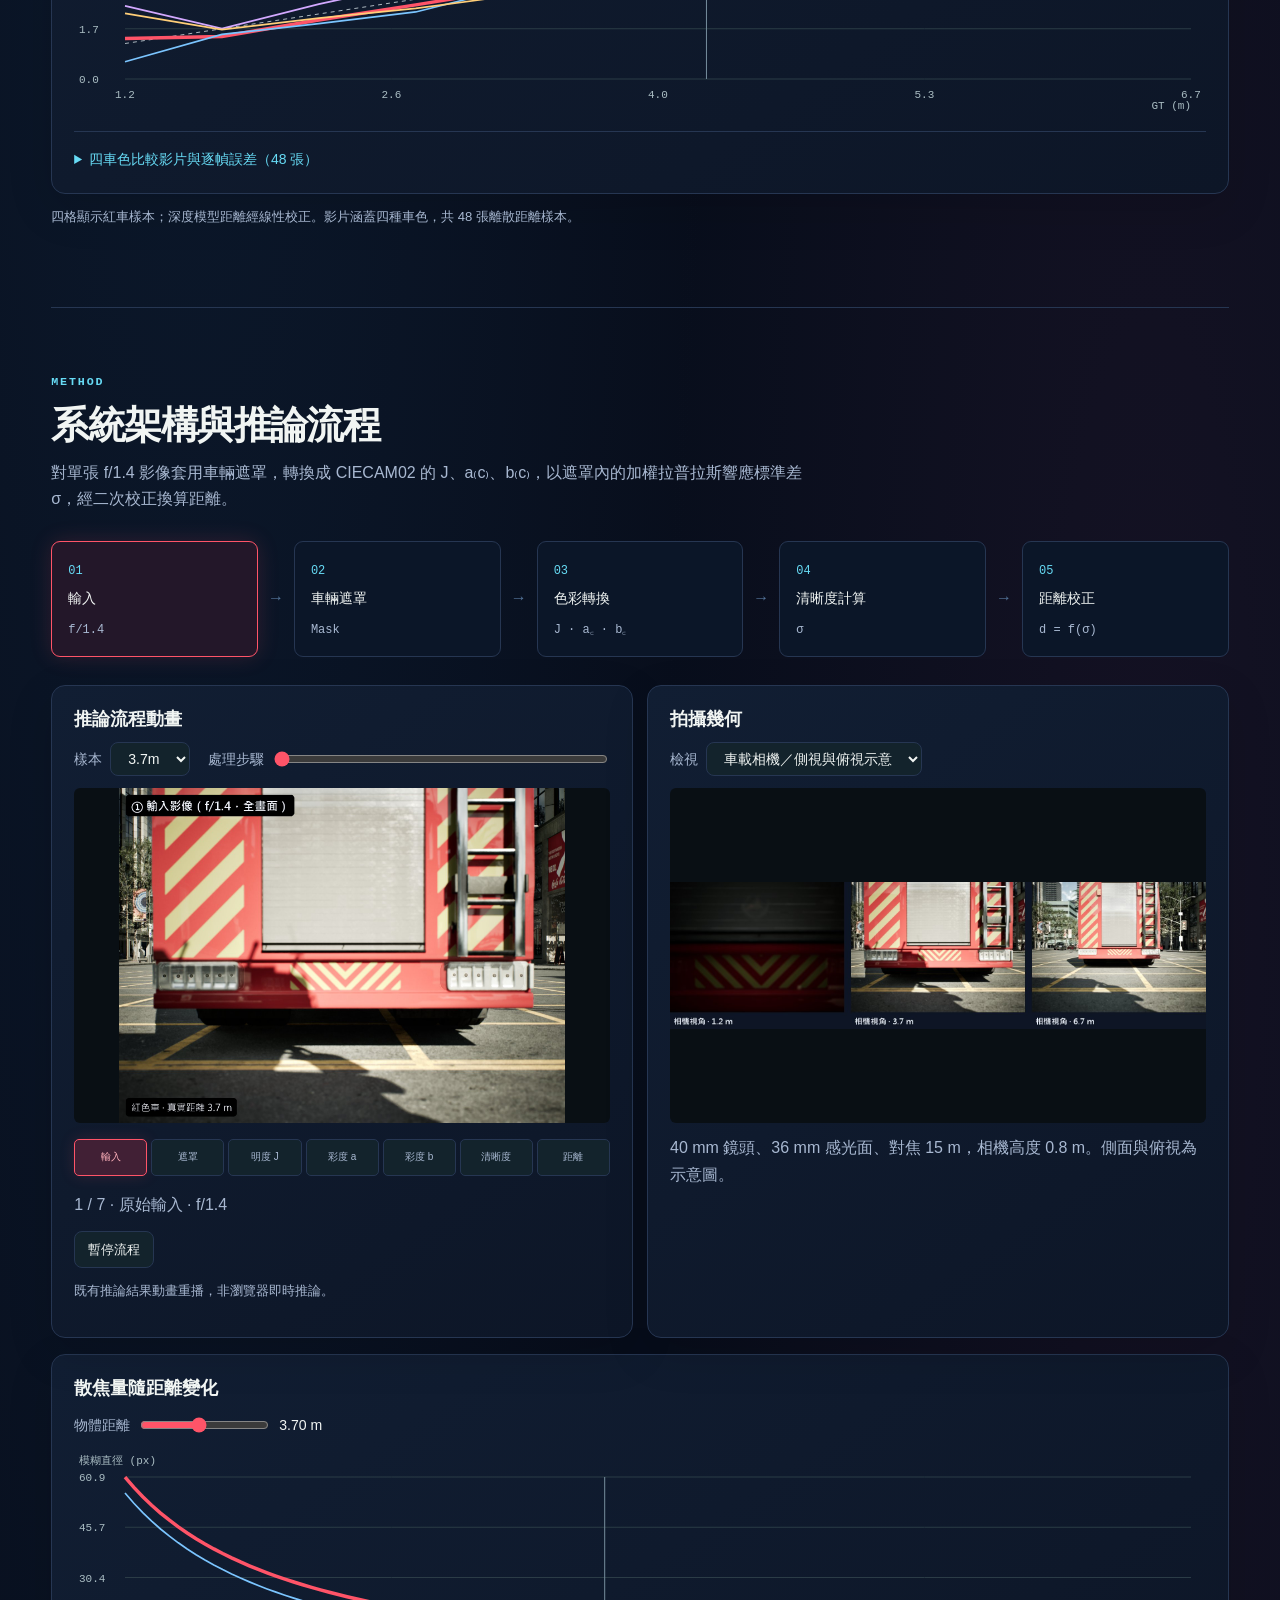
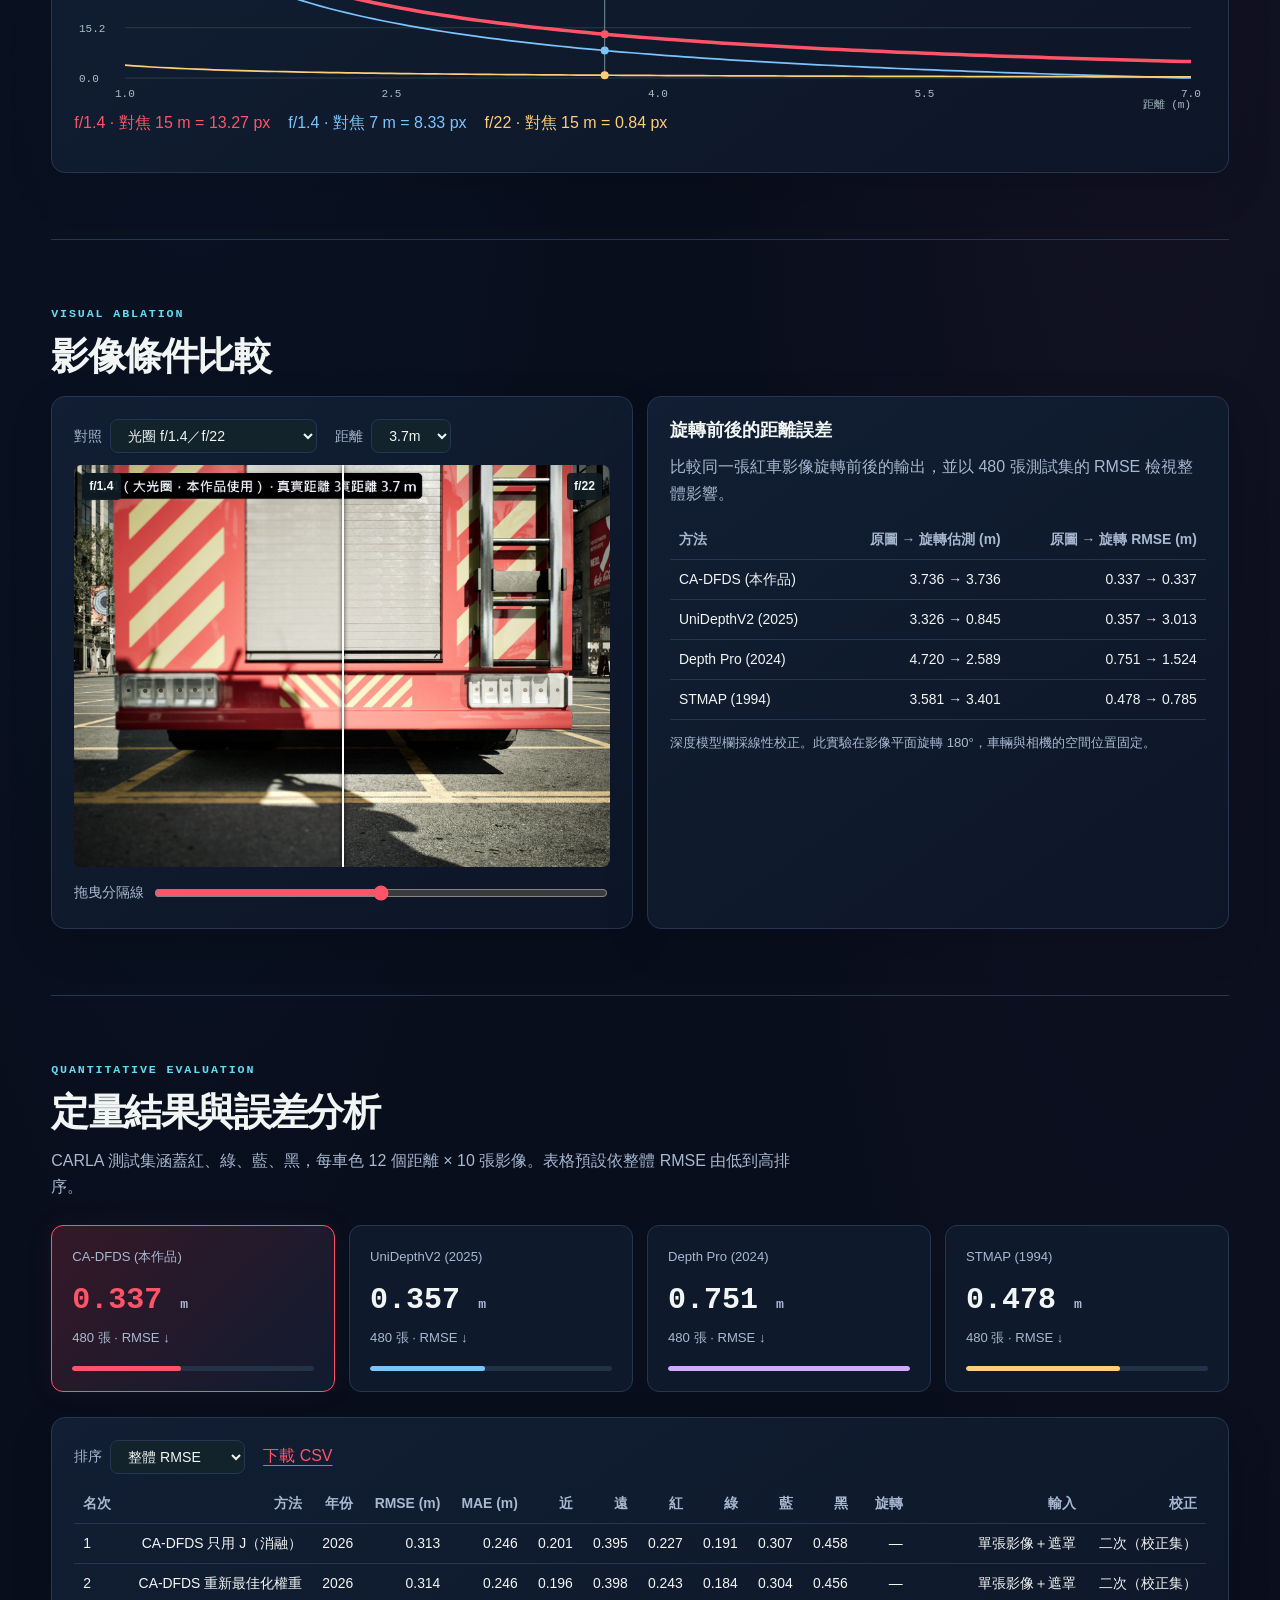
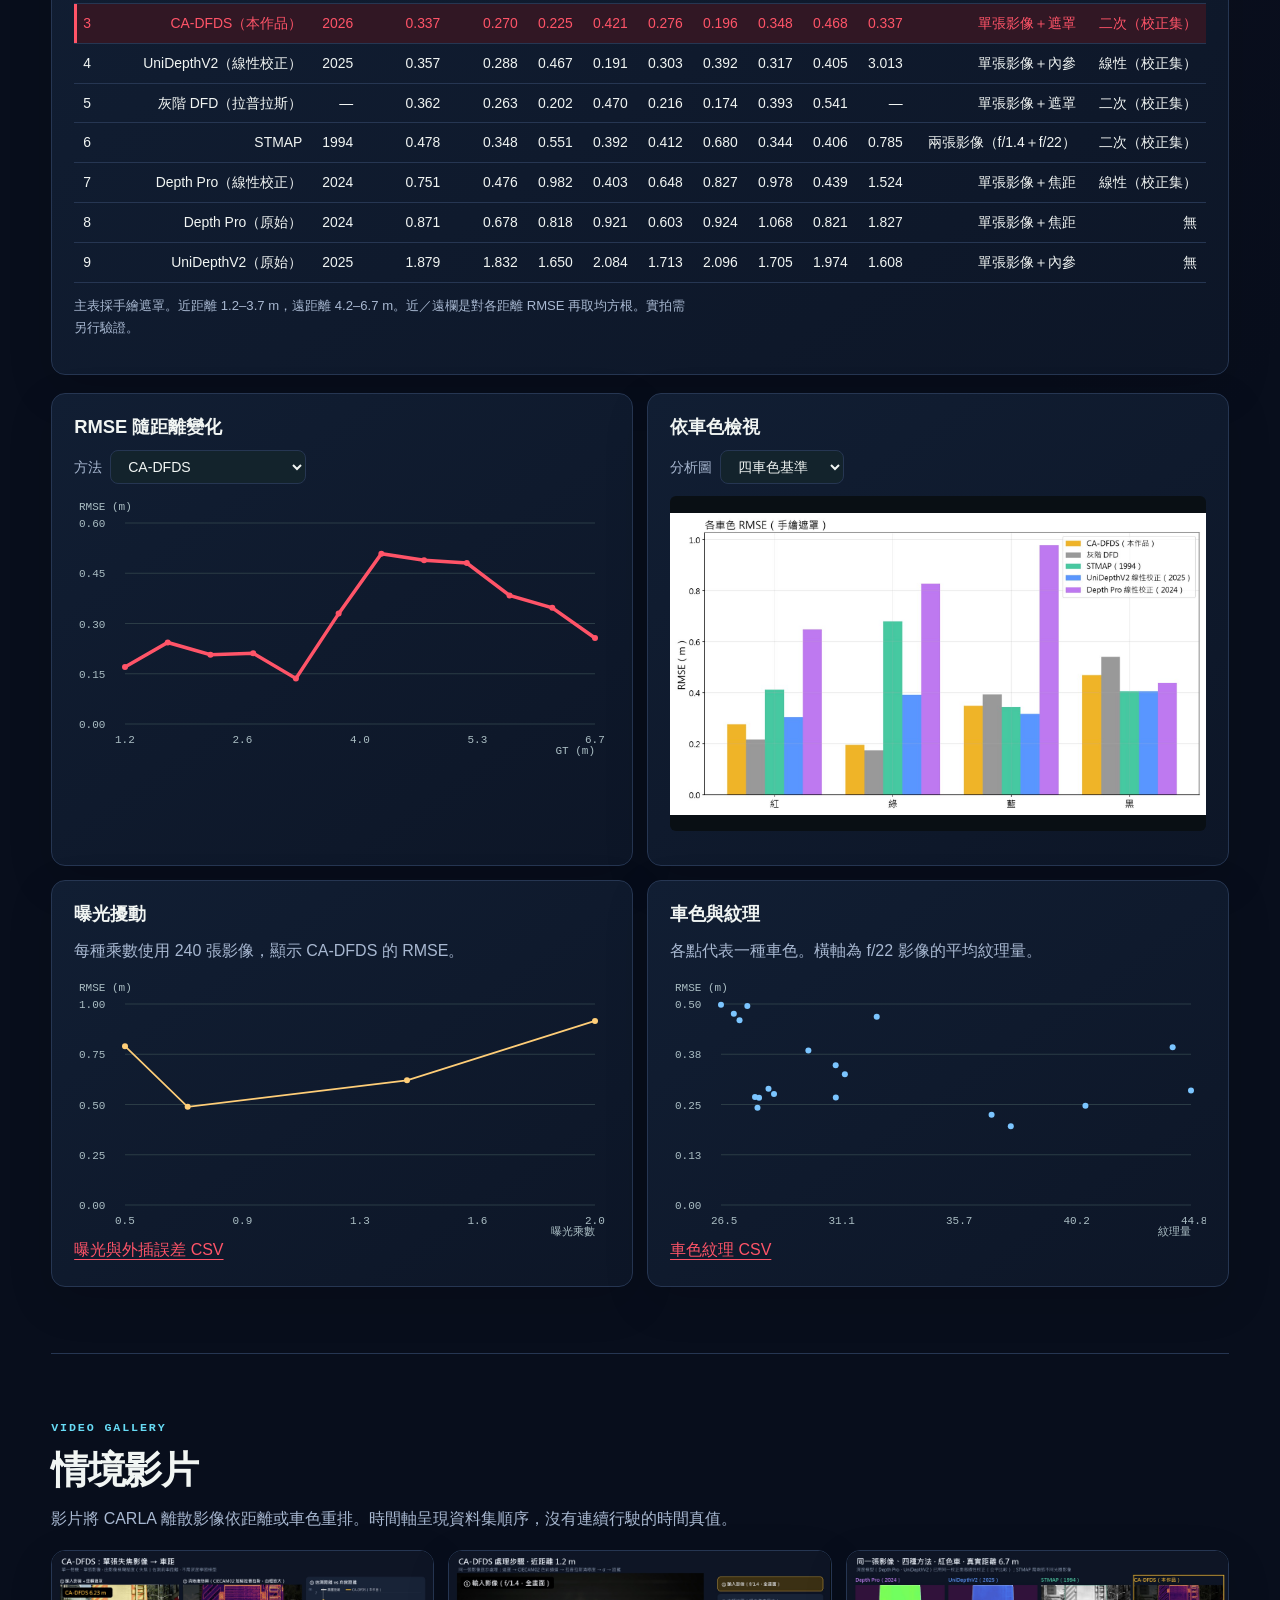
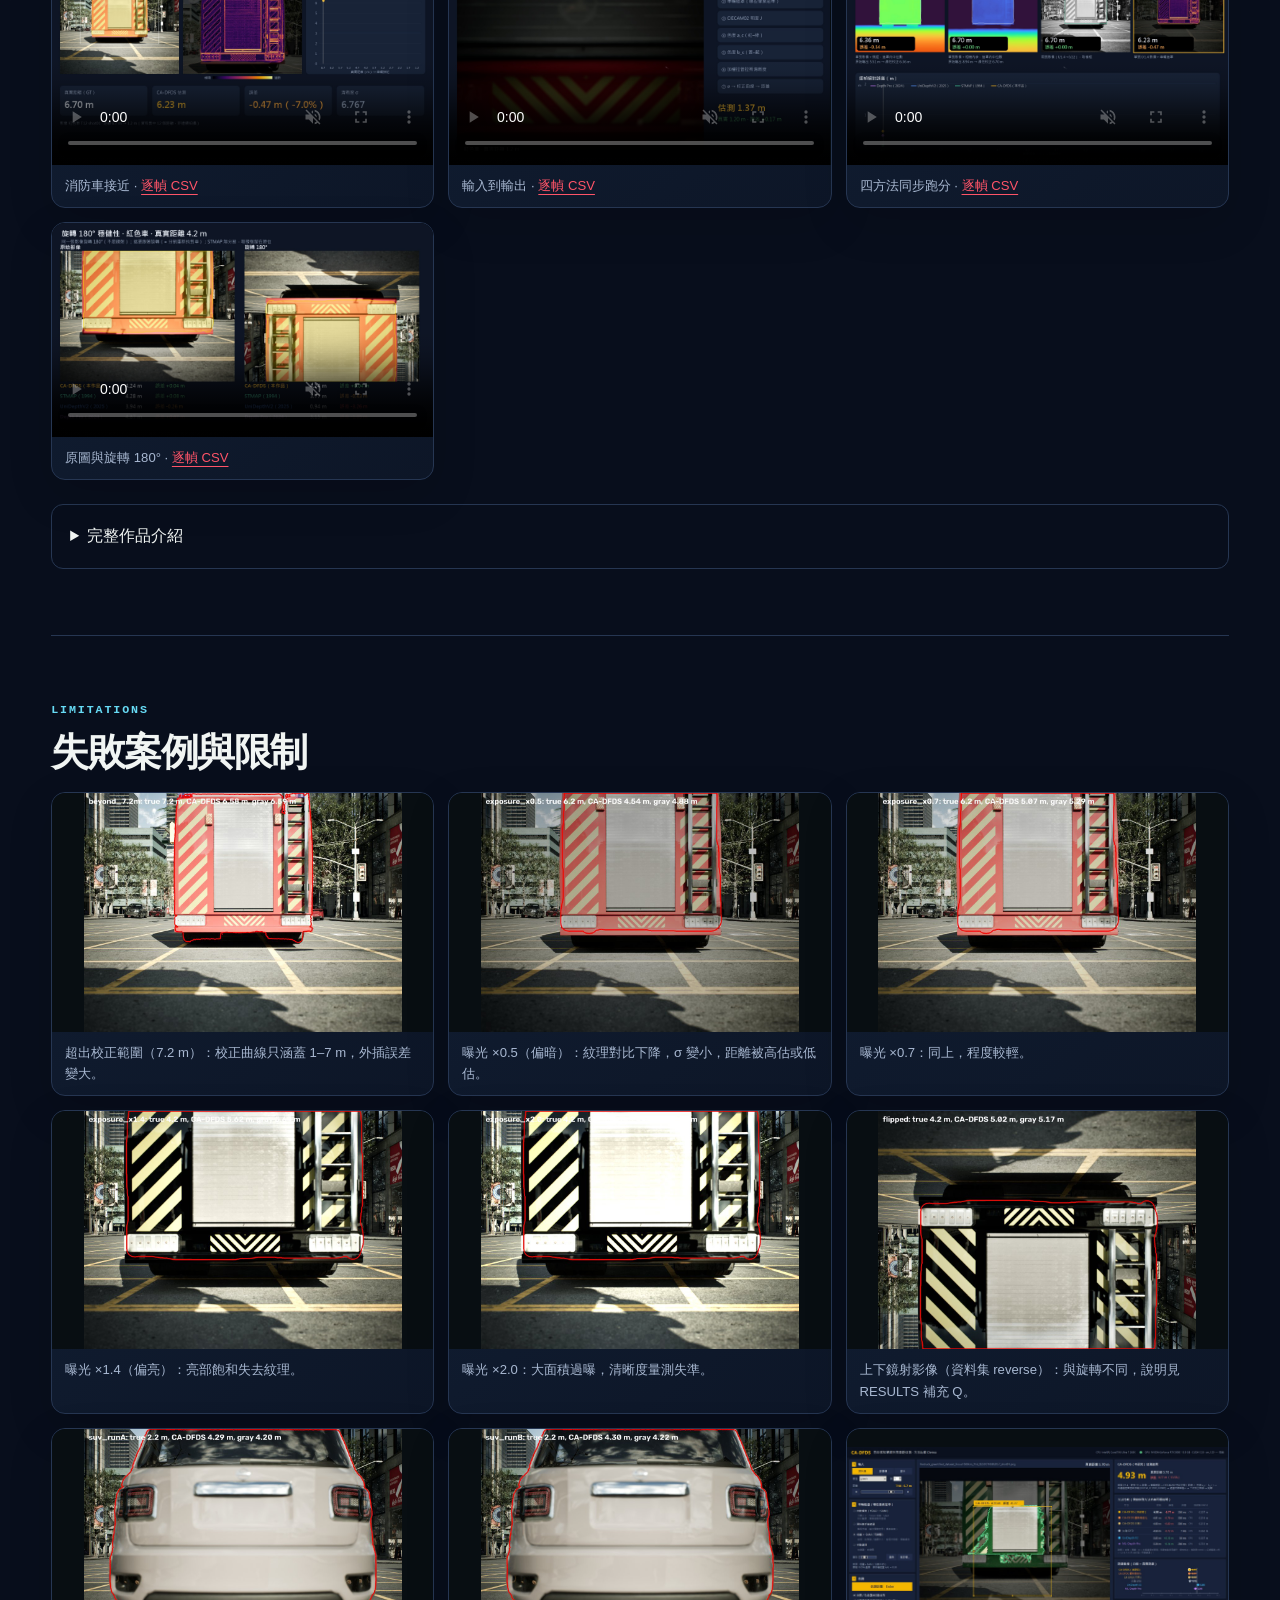
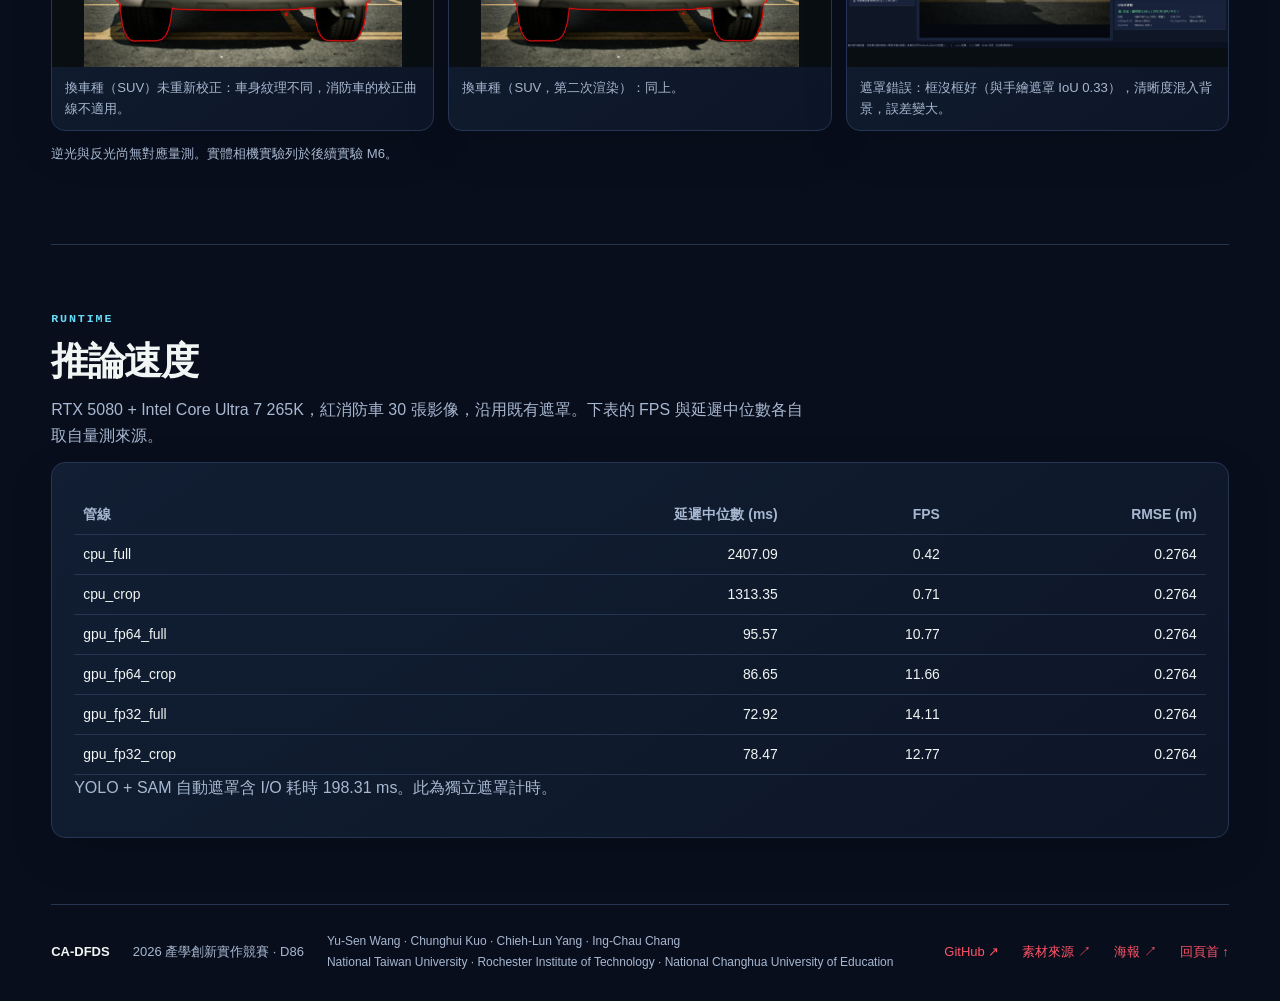
==== commit 2f618470: "Unify project and demo with bilingual animated comparisons and red CA-DFDS emphasis" ====
--- a/docs/demo/index.html
+++ b/docs/demo/index.html
@@ -1,177 +1 @@
-<!doctype html>
-<html lang="zh-Hant">
-<head>
-  <meta charset="utf-8">
-  <meta name="viewport" content="width=device-width, initial-scale=1">
-  <meta name="description" content="CA-DFDS 單眼散焦測距的 CARLA 互動展示與實驗比較">
-  <title>CA-DFDS — 單眼散焦測距</title>
-  <link rel="stylesheet" href="style.css">
-  <script src="demo.js" defer></script>
-</head>
-<body>
-<header><nav aria-label="頁面導覽">
-  <a class="brand" href="#top">CA-DFDS</a>
-  <div><a href="#motivation">研究動機</a><a href="#method">方法</a><a href="#benchmark">實驗結果</a><a href="#compare">互動比較</a><a href="#gallery">影片</a></div>
-</nav></header>
-<main id="top">
-  <section class="hero" aria-labelledby="title">
-    <h1 id="title">CA-DFDS</h1>
-    <p class="paper-title">結合色彩感知、影像分割與物理光學之單眼失焦車距估測系統</p>
-    <p class="english-title" lang="en">Color-Aware Depth from Defocus with Segmentation for Monocular Vehicle Distance Estimation</p>
-    <p class="authors">Yu-Sen Wang<sup>1</sup> · Chunghui Kuo<sup>2</sup> · Chieh-Lun Yang<sup>3</sup> · Ing-Chau Chang<sup>3</sup></p>
-    <p class="affiliations"><span><sup>1</sup>國立臺灣大學</span> <span><sup>2</sup>Rochester Institute of Technology</span> <span><sup>3</sup>國立彰化師範大學</span></p>
-    <p class="venue">2026 全國大專院校產學創新實作競賽 · 決賽 D86</p>
-    <div class="actions"><a class="button primary" href="#benchmark">實驗結果</a><a class="button" href="../assets/poster.pdf">研究海報 PDF</a><a class="button" href="../">專案首頁</a></div>
-  </section>
-  <figure class="hero-media">
-    <video controls muted playsinline loop preload="metadata" data-autoplay poster="../assets/demo/C-A1_teaser/poster.jpg" src="../assets/demo/C-A1_teaser/video.mp4" aria-label="CA-DFDS 輸入、清晰度與測距示範"></video>
-    <figcaption><strong>測距示範</strong>　左為 CARLA 輸入影像與車輛遮罩，中為感知清晰度，右為估測與真值。依 6.7 → 1.2 m 播放 12 個離散距離。</figcaption>
-  </figure>
-  <p id="load-status" role="status"></p>
-  <section id="motivation">
-    <div class="reading">
-      <h2>研究動機與目的</h2>
-      <p>單眼影像可以透過失焦程度推算距離，但焦平面兩側可能出現相同的模糊量；場景背景也會干擾車身邊緣，而灰階轉換可能削弱亮度相近的色彩邊界。CA-DFDS 延續前期 DFDS 的物件分割與空間域測距，研究在固定相機設定下，如何由單張失焦影像估計公尺級車距。</p>
-      <h3>主要貢獻</h3>
-      <ol class="contributions">
-        <li><strong>後對焦單張測距。</strong> 將焦平面設於 15 m，置於 1–7 m 測距區間之外，使理論散焦量在區間內單調變化。每次測距使用一張 f/1.4 影像。</li>
-        <li><strong>感知清晰度。</strong> 以 CIECAM02 取得明度 J 與色彩分量 a<sub>c</sub>、b<sub>c</sub>，再從車輛遮罩內的拉普拉斯反應萃取清晰度。</li>
-        <li><strong>聯合校正。</strong> 在已知距離的白、灰、黑車影像上交替更新通道權重和二次距離曲線，把清晰度映射成公尺值。</li>
-      </ol>
-    </div>
-  </section>
-  <section id="method">
-    <h2>研究方法與系統架構</h2>
-    <p class="reading">線上測距依序經過成像、分割、色彩轉換、清晰度量測與距離映射。離線校正提供測距時使用的通道權重與二次曲線。</p>
-    <figure class="paper-figure"><a href="../assets/arch_fix.jpg" target="_blank" rel="noopener"><img src="../assets/arch_fix.jpg" alt="系統架構圖，包含單眼成像、影像分割、CIECAM02 分解、清晰度、距離輸出及離線校正" loading="lazy"></a><figcaption><strong>圖 1｜CA-DFDS 系統架構。</strong> 沿用作品說明書圖 1。圖中清晰度框採式 (7) 表記。本頁 CARLA 評測採式 (5)，先加權拉普拉斯反應，再取遮罩內標準差。</figcaption></figure>
-    <div class="method-text">
-      <article><h3>後對焦與散焦量</h3><p>薄透鏡模型以模糊圈直徑描述失焦程度。對焦 15 m 時，車輛都位於焦平面同一側。f/1.4 的模糊圈比 f/22 大，隨距離變化也更明顯。</p></article>
-      <article><h3>Segment Anything 與目標遮罩</h3><p>說明書採用 SAM 2 或人工遮罩。後續本機全自動流程由 YOLO11m 提供車輛框，再由 SAM ViT-B 取得像素遮罩。距離由後續的光學特徵與校正曲線估算。</p></article>
-      <article><h3>色彩感知與距離校正</h3><p>採式 (5) 將 J、a<sub>c</sub>、b<sub>c</sub> 的拉普拉斯反應加權合成，在遮罩內取標準差 σ。交替固定權重擬合二次曲線、固定曲線時更新通道權重。說明書採 SLSQP 求解權重，線上測距則直接套用校正參數。</p></article>
-    </div>
-    <div class="grid two paper-figures">
-      <figure class="paper-figure"><a href="../assets/defocus_7m.jpg" target="_blank" rel="noopener"><img src="../assets/defocus_7m.jpg" alt="對焦距離 7 m 的完整理論散焦曲線" loading="lazy"></a><figcaption>圖 2a｜對焦 7 m 時各光圈的理論散焦曲線。</figcaption></figure>
-      <figure class="paper-figure"><a href="../assets/defocus_15m.jpg" target="_blank" rel="noopener"><img src="../assets/defocus_15m.jpg" alt="對焦距離 15 m 的完整理論散焦曲線" loading="lazy"></a><figcaption>圖 2b｜對焦 15 m 時各光圈的理論散焦曲線。</figcaption></figure>
-    </div>
-    <figure class="paper-figure calibration"><a href="../assets/calib.jpg" target="_blank" rel="noopener"><img src="../assets/calib.jpg" alt="白、灰、黑車的清晰度與距離校正散點及二次曲線" loading="lazy"></a><figcaption>圖 3｜作品說明書的二次校正曲線。現行本機資料重建後，以獨立的評測結果為準。</figcaption></figure>
-    <div class="grid two">
-      <article class="card">
-        <h3>逐步檢視</h3>
-        <div class="controls"><label>樣本 <select id="step-distance"><option>1.2m</option><option selected>3.7m</option><option>6.7m</option></select></label><label class="stretch">處理步驟 <input id="step" type="range" min="0" max="6" value="0"></label></div>
-        <img id="step-image" alt="推論中間結果">
-        <p id="step-text" aria-live="polite"></p>
-      </article>
-      <article class="card">
-        <h3>拍攝幾何</h3>
-        <label>檢視 <select id="view"><option value="camera_views.jpg">車載相機／側視與俯視示意</option><option value="camera_setup.jpg">鏡頭與距離設定</option></select></label>
-        <img id="camera-image" src="../assets/demo/C-B1_camera_setup/camera_views.jpg" alt="CARLA 拍攝視角">
-        <p>40 mm 鏡頭、36 mm 感光面、對焦 15 m，相機高度 0.8 m。側面與俯視為示意圖。</p>
-      </article>
-    </div>
-    <div class="card optics">
-      <h3>散焦量隨距離變化</h3>
-      <label>物體距離 <input id="optics" type="range" min="1" max="7" step="0.05" value="3.7"><output id="optics-value"></output></label>
-      <canvas id="optics-chart" role="img" aria-label="薄透鏡模型的模糊直徑曲線"></canvas>
-      <p id="optics-readout"></p>
-    </div>
-  </section>
-  <section id="benchmark">
-    <h2>研究結果</h2>
-    <p class="reading">CARLA Town05 消防車實驗使用 40 mm 鏡頭與 15 m 對焦。白、灰、黑校正資料涵蓋 1.0–7.0 m；基準測試距離錯開，從 1.2 至 6.7 m，涵蓋紅、綠、藍、黑各 120 張影像，其中黑色也出現在校正集。19 車色分析與實體桌面實驗採各自的資料協定。</p>
-    <div class="metrics" aria-label="CARLA 比較摘要">
-      <div><strong>0.337 m</strong><span>CA-DFDS · 手繪遮罩</span></div>
-      <div><strong>0.357 m</strong><span>UniDepth V2 · 線性校正</span></div>
-      <div><strong>0.478 m</strong><span>STMAP · 雙光圈</span></div>
-      <div><strong>0.751 m</strong><span>Depth Pro · 線性校正</span></div>
-    </div>
-    <p class="reading result-note">上列為 480 張影像的整體 RMSE。CA-DFDS 與線性校正後的 UniDepth V2 整體誤差相近。近距離 1.2–3.7 m，兩者分別為 0.225 m 與 0.467 m；遠距離 4.2–6.7 m 則為 0.421 m 與 0.191 m。只用 J 的消融為 0.313 m，顯示額外色彩分量的權重與校正資料仍影響結果。</p>
-    <div class="table-scroll baseline-table"><table>
-      <thead><tr><th>方法與年份</th><th>輸入與距離估測方式</th><th>原始輸出 RMSE</th><th>校正後 RMSE</th></tr></thead>
-      <tbody>
-        <tr class="ours"><th scope="row">CA-DFDS · 2026</th><td>單張 f/1.4 與車輛遮罩。由 CIECAM02 清晰度查二次校正曲線。</td><td>—</td><td>0.337 m</td></tr>
-        <tr><th scope="row"><a href="https://arxiv.org/abs/2502.20110">UniDepth V2 · 2025</a></th><td>單張 RGB 的學習式公制深度模型。以車輛遮罩內的深度中位數做距離，另以 CARLA 校正集線性重標定。</td><td>1.879 m</td><td>0.357 m</td></tr>
-        <tr><th scope="row"><a href="https://openreview.net/forum?id=aueXfY0Clv">Depth Pro · 2024／ICLR 2025</a></th><td>單張 RGB 的學習式密集公制深度，模型可估焦距。以車輛遮罩內的深度中位數做距離，另測線性重標定。</td><td>0.871 m</td><td>0.751 m</td></tr>
-        <tr><th scope="row">STMAP · 1994</th><td>同場景 f/1.4 和 f/22 各一張。利用灰階亮度差與拉普拉斯反應估算模糊量，再做校正。</td><td>—</td><td>0.478 m</td></tr>
-      </tbody>
-    </table></div>
-    <figure class="paper-figure car-figure"><a href="../assets/cars.jpg" target="_blank" rel="noopener"><img src="../assets/cars.jpg" alt="作品說明書中 CARLA 消防車的四種車色" loading="lazy"></a><figcaption>圖 4｜作品說明書中的 CARLA 消防車塗裝示例。</figcaption></figure>
-        <h3>自動分割與車距精度</h3>
-    <p class="reading">480 張測試影像的自動遮罩，與手繪遮罩平均 IoU 為 0.906。維持手繪校正曲線、僅更換測試遮罩時，CA-DFDS RMSE 為 0.310 m；校正與測試均用自動遮罩時為 0.317 m。</p>
-    <div class="grid two mask-examples">
-      <figure class="paper-figure"><a href="../assets/red_T05_shot01_yolo.jpg" target="_blank" rel="noopener"><img src="../assets/red_T05_shot01_yolo.jpg" alt="YOLO 提供方框後的 SAM 車身遮罩結果" loading="lazy"></a><figcaption>紅消防車 T05｜YOLO 偵測框 → SAM 車身分割。</figcaption></figure>
-      <figure class="paper-figure"><a href="../assets/red_T01_shot01_fallback.jpg" target="_blank" rel="noopener"><img src="../assets/red_T01_shot01_fallback.jpg" alt="近距離畫面採用備援框後的 SAM 車身遮罩結果" loading="lazy"></a><figcaption>紅消防車 T01｜近距離時以備援框提示 SAM。</figcaption></figure>
-    </div>
-    <h3>完整評測與消融</h3>
-    <div class="card">
-      <div class="controls"><label>排序 <select id="sort"><option value="rmse_m">整體 RMSE</option><option value="mae_m">整體 MAE</option><option value="rmse_near_1_2_to_3_7_m">近距離 RMSE</option><option value="rmse_far_4_2_to_6_7_m">遠距離 RMSE</option></select></label><a href="../assets/demo/C-H1_leaderboard/leaderboard.csv" download>下載 CSV</a></div>
-      <div class="table-scroll"><table id="leaders"></table></div>
-      <p class="note">主表採手繪遮罩。近距離 1.2–3.7 m，遠距離 4.2–6.7 m。近／遠欄是對各距離 RMSE 再取均方根。實拍需另行驗證。</p>
-    </div>
-    <div class="grid two analysis">
-      <article class="card"><h3>RMSE 隨距離變化</h3><label>方法 <select id="error-method"></select></label><canvas id="error-chart" role="img" aria-label="所選方法依距離分組的 RMSE"></canvas></article>
-      <article class="card"><h3>依車色檢視</h3><label>分析圖 <select id="analysis-select"><option value="error_by_color.jpg">四車色基準</option><option value="error_19colors.jpg">19 車色分析</option></select></label><a id="analysis-link" target="_blank" rel="noopener"><img id="analysis-image" alt="依車色分組的誤差分析圖"></a></article>
-      <article class="card"><h3>曝光擾動</h3><p>每種乘數使用 240 張影像，顯示 CA-DFDS 的 RMSE。</p><canvas id="exposure-chart" role="img" aria-label="曝光乘數與 RMSE"></canvas><a href="exposure.csv" download>曝光與外插誤差 CSV</a></article>
-      <article class="card"><h3>車色與紋理</h3><p>各點代表一種車色。橫軸為 f/22 影像的平均紋理量。</p><canvas id="texture-chart" role="img" aria-label="紋理量與 RMSE 散點圖"></canvas><a href="texture.csv" download>車色紋理 CSV</a></article>
-    </div>
-  </section>
-  <section id="compare">
-    <h2>同一張 CARLA 影像的四種估測</h2>
-    <p>共享車色與距離游標。UniDepth V2 與 Depth Pro 顯示線性校正後的距離，並可查看原始輸出。</p>
-    <div class="workbench">
-      <div class="controls">
-        <label>車色 <select id="color"><option value="red">紅</option><option value="green">綠</option><option value="blue">藍</option><option value="black">黑</option></select></label>
-        <label class="stretch">資料集距離 <input id="frame" type="range" min="0" max="11" value="11"><output id="frame-value"></output></label>
-        <button id="play" type="button">播放</button>
-      </div>
-      <div class="comparison-body"><figure class="comparison-input"><div class="vehicle-frame"><img id="vehicle-input" alt="CARLA 原始車輛影像"><span id="vehicle-box" aria-hidden="true"></span></div><figcaption id="vehicle-caption"></figcaption></figure><div class="grid four" id="method-cards"></div></div>
-      <div class="grid outputs" id="comparison-outputs" aria-label="紅車逐方法輸出圖"></div>
-      <canvas id="compare-chart" role="img" aria-label="各方法估測距離與真值曲線"></canvas>
-    </div>
-    <p class="note">左圖的紅／綠框以資料集遮罩外接矩形標示目標。右側方法使用同一組真值，各方法的輸入條件見評測表。紅車顯示四種方法的輸出圖，可點開原尺寸；其他車色提供實測距離與誤差。</p>
-    <figure class="paper-figure synchronized-video">
-      <video id="comparison-video" controls muted playsinline loop preload="metadata" data-autoplay src="../assets/demo/C-E1_method_compare/video.mp4" poster="../assets/demo/C-E1_method_compare/poster.jpg" aria-label="四種方法逐幀比較"></video>
-      <figcaption>四方法比較影片。點擊下方誤差曲線，或用樣本滑桿跳到對應影格。</figcaption>
-      <label>影片樣本 <input id="video-frame" type="range" min="1" max="48" value="1"><output id="video-frame-value"></output></label>
-      <canvas id="video-chart" role="img" aria-label="影片逐幀絕對誤差"></canvas>
-      <div class="table-scroll"><table id="rmse"></table></div>
-    </figure>
-  </section>
-  <section id="ablation">
-    <h2>拖曳檢視前後差異</h2>
-    <div class="grid two">
-      <article class="card">
-        <div class="controls"><label>對照 <select id="pair-kind"><option value="aperture">光圈 f/1.4／f/22</option><option value="rotation">原圖／旋轉 180°</option><option value="color">灰階／CIECAM02 清晰度</option></select></label><label>距離 <select id="pair-distance"><option>1.2m</option><option selected>3.7m</option><option>6.7m</option></select></label></div>
-        <div class="wipe" id="wipe"><img id="pair-right" alt="右側對照影像"><img id="pair-left" alt="左側對照影像"><span id="wipe-line"></span><div class="wipe-labels"><b id="left-label"></b><b id="right-label"></b></div></div>
-        <label class="wipe-control">拖曳分隔線 <input id="split" type="range" min="0" max="100" value="50"></label>
-      </article>
-      <article class="card">
-        <h3>旋轉前後的距離誤差</h3>
-        <p>比較同一張紅車影像旋轉前後的輸出，並以 480 張測試集的 RMSE 檢視整體影響。</p>
-        <div class="table-scroll"><table id="rotation-table"><thead><tr><th>方法</th><th>原圖 → 旋轉 估測 (m)</th><th>原圖 → 旋轉 RMSE (m)</th></tr></thead><tbody></tbody></table></div>
-        <p class="note">深度模型欄採線性校正。此實驗在影像平面旋轉 180°，車輛與相機的空間位置固定。</p>
-      </article>
-    </div>
-  </section>
-  <section id="gallery">
-    <h2>情境影片</h2>
-    <p>影片將 CARLA 離散影像依距離或車色重排。時間軸呈現資料集順序，沒有連續行駛的時間真值。</p>
-    <div class="grid three" id="videos"></div>
-    <div class="grid two applications">
-      <article class="card"><h3>停車入庫</h3><p>以固定相機與車種建立校正，向駕駛顯示近距離間隔。停車場渲染與實車驗證待進行。</p></article>
-      <article class="card"><h3>倉儲 AGV</h3><p>規劃在 1–3 m 以固定鏡頭估測目標間隔。倉儲渲染、曝光變動與跨目標校正待驗證。</p></article>
-    </div>
-  </section>
-  <section id="limits">
-    <h2>哪些條件容易失準？</h2>
-    <div class="grid three" id="failures"></div>
-    <p class="note">逆光與反光尚無對應量測。實體相機實驗列於後續實驗 M6。</p>
-  </section>
-  <section id="speed">
-    <h2>推論速度</h2>
-    <p>RTX 5080 + Intel Core Ultra 7 265K，紅消防車 30 張影像，沿用既有遮罩。下表的 FPS 與延遲中位數各自取自量測來源。</p>
-    <div class="card"><div class="table-scroll"><table id="timing"></table></div><p id="mask-timing"></p></div>
-  </section>
-</main>
-<footer><div><strong>CA-DFDS</strong> <span>CARLA 研究展示</span></div><div><a href="https://github.com/DreamerForJay/CA-DFDS-finals">程式與本機測距 ↗</a><a href="#top">回頁首 ↑</a></div></footer>
-</body>
-</html>
+<!doctype html><html lang="zh-Hant"><head><meta charset="utf-8"><meta name="viewport" content="width=device-width,initial-scale=1"><title>CA-DFDS</title><link rel="canonical" href="../"><script>location.replace('../'+location.search+(location.hash||'#compare'));</script></head><body><a href="../#compare">CA-DFDS — 整合展示 / Interactive demo</a></body></html>
